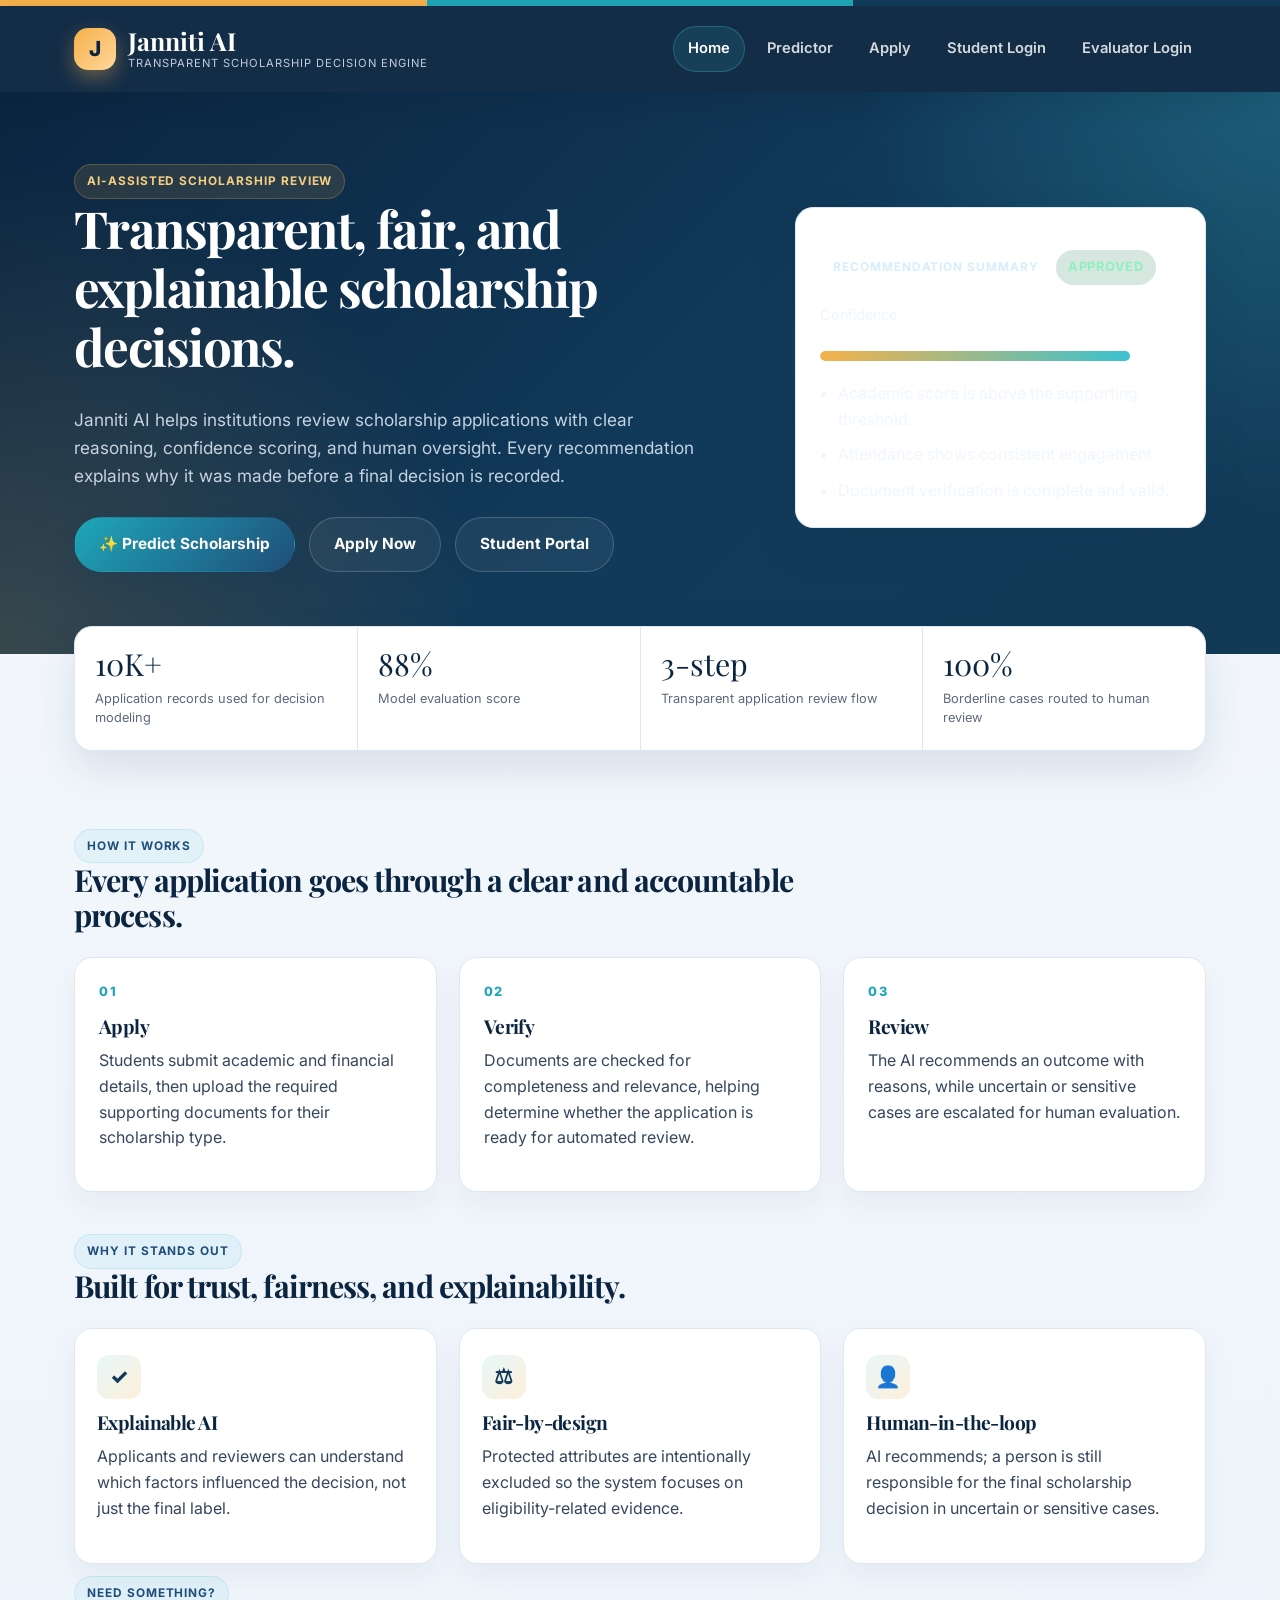
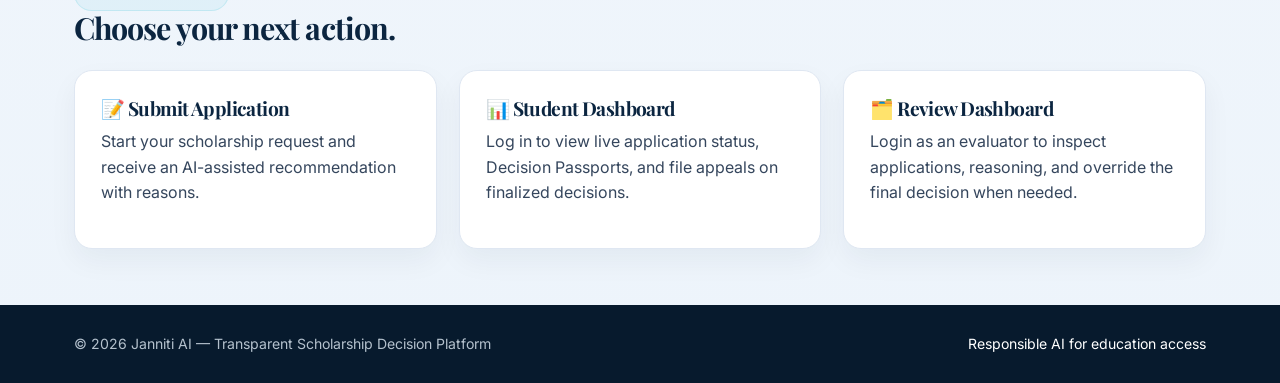
==== frontend/index.html @ 19c230c3 "Initial commit - Jan Niti AI" ====
<!DOCTYPE html>
<html lang="en">
<head>
<meta charset="UTF-8" />
<meta name="viewport" content="width=device-width, initial-scale=1.0" />
<title>Janniti AI | Transparent Scholarship Decisions</title>
<link rel="preconnect" href="https://fonts.googleapis.com">
<link href="https://fonts.googleapis.com/css2?family=Inter:wght@400;500;600;700;800&family=Playfair+Display:wght@600;700;800&display=swap" rel="stylesheet">
<link rel="stylesheet" href="css/style.css" />
</head>
<body>

<div class="accent-stripe"><span class="a"></span><span class="b"></span><span class="c"></span></div>

<header class="site-header">
  <div class="container site-header-inner">
    <a href="index.html" class="brand">
      <div class="brand-mark">J</div>
      <span class="brand-text">
        <span class="title">Janniti AI</span>
        <span class="subtitle">Transparent Scholarship Decision Engine</span>
      </span>
    </a>
    <nav class="site-nav">
      <a href="index.html" class="current">Home</a>
      <a href="scholarship-predictor.html">Predictor</a>
      <a href="apply.html">Apply</a>
      <a href="user-login.html" data-auth-link>Student Login</a>
      <a href="admin.html">Evaluator Login</a>
    </nav>
  </div>
</header>

<section class="hero">
  <div class="container hero-inner">
    <div class="hero-copy">
      <span class="prototype-badge">AI-assisted scholarship review</span>
      <h1>Transparent, fair, and explainable scholarship decisions.</h1>
      <p class="lede">Janniti AI helps institutions review scholarship applications with clear reasoning, confidence scoring, and human oversight. Every recommendation explains why it was made before a final decision is recorded.</p>
      <div class="hero-actions">
        <a href="scholarship-predictor.html" class="btn btn-primary">✨ Predict Scholarship</a>
        <a href="apply.html" class="btn btn-outline-light">Apply Now</a>
        <a href="user-dashboard.html" class="btn btn-outline-light">Student Portal</a>
      </div>
    </div>
    <div class="hero-panel card">
      <div class="mini-tag">Recommendation Summary</div>
      <div class="decision-pill approve">Approved</div>
      <div class="score-row">
        <span>Confidence</span>
        <strong>86%</strong>
      </div>
      <div class="meter">
        <span style="width: 86%;"></span>
      </div>
      <ul class="mini-reasons">
        <li>Academic score is above the supporting threshold.</li>
        <li>Attendance shows consistent engagement.</li>
        <li>Document verification is complete and valid.</li>
      </ul>
    </div>
  </div>
</section>

<div class="container">
  <div class="stats-strip">
    <div class="stat-box"><div class="num">10K+</div><div class="lbl">Application records used for decision modeling</div></div>
    <div class="stat-box"><div class="num">88%</div><div class="lbl">Model evaluation score</div></div>
    <div class="stat-box"><div class="num">3-step</div><div class="lbl">Transparent application review flow</div></div>
    <div class="stat-box"><div class="num">100%</div><div class="lbl">Borderline cases routed to human review</div></div>
  </div>
</div>

<section class="steps-section">
  <div class="container">
    <div class="section-heading">
      <span class="eyebrow">How it works</span>
      <h2>Every application goes through a clear and accountable process.</h2>
    </div>
    <div class="steps-grid">
      <div class="step-card card">
        <div class="step-num">01</div>
        <h3>Apply</h3>
        <p>Students submit academic and financial details, then upload the required supporting documents for their scholarship type.</p>
      </div>
      <div class="step-card card">
        <div class="step-num">02</div>
        <h3>Verify</h3>
        <p>Documents are checked for completeness and relevance, helping determine whether the application is ready for automated review.</p>
      </div>
      <div class="step-card card">
        <div class="step-num">03</div>
        <h3>Review</h3>
        <p>The AI recommends an outcome with reasons, while uncertain or sensitive cases are escalated for human evaluation.</p>
      </div>
    </div>
  </div>
</section>

<div class="container">
  <div class="section-heading compact">
    <span class="eyebrow">Why it stands out</span>
    <h2>Built for trust, fairness, and explainability.</h2>
  </div>
  <div class="feature-grid">
    <div class="feature-card card">
      <div class="feature-icon">✓</div>
      <h3>Explainable AI</h3>
      <p>Applicants and reviewers can understand which factors influenced the decision, not just the final label.</p>
    </div>
    <div class="feature-card card">
      <div class="feature-icon">⚖</div>
      <h3>Fair-by-design</h3>
      <p>Protected attributes are intentionally excluded so the system focuses on eligibility-related evidence.</p>
    </div>
    <div class="feature-card card">
      <div class="feature-icon">👤</div>
      <h3>Human-in-the-loop</h3>
      <p>AI recommends; a person is still responsible for the final scholarship decision in uncertain or sensitive cases.</p>
    </div>
  </div>
</div>

<div class="container">
  <div class="section-heading compact">
    <span class="eyebrow">Need something?</span>
    <h2>Choose your next action.</h2>
  </div>
  <div class="action-cards">
    <a href="apply.html" class="card action-card" style="text-decoration:none;">
      <h3>📝 Submit Application</h3>
      <p>Start your scholarship request and receive an AI-assisted recommendation with reasons.</p>
    </a>
    <a href="user-dashboard.html" class="card action-card" style="text-decoration:none;">
      <h3>📊 Student Dashboard</h3>
      <p>Log in to view live application status, Decision Passports, and file appeals on finalized decisions.</p>
    </a>
    <a href="admin.html" class="card action-card" style="text-decoration:none;">
      <h3>🗂️ Review Dashboard</h3>
      <p>Login as an evaluator to inspect applications, reasoning, and override the final decision when needed.</p>
    </a>
  </div>
</div>

<footer class="site-footer">
  <div class="container">
    <span>© 2026 Janniti AI — Transparent Scholarship Decision Platform</span>
    <span><a href="#">Responsible AI for education access</a></span>
  </div>
</footer>

</body>
</html>
---- frontend/css/style.css ----
/* ==========================================================================
   Janniti AI — Redesign System
   Premium blue / teal / gold palette with modern SaaS feel, while preserving
   the original HTML structure and model-facing IDs/field names.
   ========================================================================== */

:root {
  --navy-950: #071a2d;
  --navy-900: #0b2540;
  --navy-800: #113a5a;
  --navy-700: #1f4e7a;
  --teal-600: #1ea7b8;
  --teal-500: #3ac2d0;
  --gold-600: #f5b14a;
  --gold-500: #f7c86c;
  --green-700: #1d7d57;
  --green-100: #e8f7ef;
  --red-700: #b2363e;
  --red-100: #fde9eb;
  --amber-700: #a66e0f;
  --amber-100: #fdf2d7;
  --page: #f4f7fb;
  --panel: #ffffff;
  --ink-900: #122033;
  --ink-700: #35465d;
  --ink-500: #5d6a7e;
  --hairline: #dfe7f2;
  --hairline-strong: #c7d3e4;
  --shadow-soft: 0 18px 44px rgba(17, 58, 90, 0.12);
  --radius-sm: 12px;
  --radius-md: 18px;
  --radius-lg: 24px;
  --font-sans: "Inter", "Segoe UI", sans-serif;
  --font-serif: "Playfair Display", Georgia, serif;
  --content-width: 1180px;
}

* { box-sizing: border-box; }
html { scroll-behavior: smooth; }
body {
  margin: 0;
  font-family: var(--font-sans);
  background: linear-gradient(180deg, #f5f8fc 0%, #edf4fb 100%);
  color: var(--ink-900);
  line-height: 1.6;
  -webkit-font-smoothing: antialiased;
}

h1, h2, h3, h4 {
  margin: 0 0 0.6em;
  font-family: var(--font-serif);
  color: var(--navy-900);
  line-height: 1.15;
  letter-spacing: -0.03em;
}

h1 { font-size: clamp(2.3rem, 4vw, 4rem); }
h2 { font-size: clamp(1.9rem, 2vw, 2.6rem); }
h3 { font-size: 1.2rem; }

p { margin: 0 0 1em; color: var(--ink-700); }
a { color: var(--navy-700); }

.container { max-width: var(--content-width); margin: 0 auto; padding: 0 24px; }

.accent-stripe {
  height: 6px;
  display: flex;
  background: linear-gradient(90deg, var(--gold-600), var(--teal-600), var(--navy-800));
}
.accent-stripe span { flex: 1; }
.accent-stripe .a { background: var(--gold-600); }
.accent-stripe .b { background: var(--teal-600); }
.accent-stripe .c { background: var(--navy-800); }

.site-header {
  background: rgba(11, 37, 64, 0.96);
  color: #fff;
  box-shadow: 0 8px 28px rgba(9, 28, 45, 0.12);
  backdrop-filter: blur(8px);
  position: sticky;
  top: 0;
  z-index: 40;
}

.site-header-inner {
  display: flex;
  align-items: center;
  justify-content: space-between;
  min-height: 86px;
  gap: 20px;
}

.brand {
  display: flex;
  align-items: center;
  gap: 12px;
  text-decoration: none;
  color: #fff;
}

.brand-mark {
  width: 42px;
  height: 42px;
  display: grid;
  place-items: center;
  border-radius: 14px;
  background: linear-gradient(135deg, var(--gold-600), #ffd79b);
  color: var(--navy-900);
  font-weight: 800;
  font-size: 1.3rem;
  box-shadow: 0 8px 18px rgba(245, 177, 74, 0.35);
}

.brand-text {
  display: flex;
  flex-direction: column;
  line-height: 1;
}

.brand-text .title {
  font-family: var(--font-serif);
  font-size: 1.55rem;
  font-weight: 700;
  color: #fff;
}

.brand-text .subtitle {
  margin-top: 5px;
  font-size: 0.7rem;
  letter-spacing: 0.09em;
  text-transform: uppercase;
  color: rgba(236, 244, 255, 0.8);
}

.site-nav { display: flex; align-items: center; gap: 8px; }
.site-nav a {
  color: rgba(255,255,255,0.82);
  text-decoration: none;
  padding: 10px 14px;
  border-radius: 999px;
  font-size: 0.92rem;
  font-weight: 600;
  transition: all 0.2s ease;
}
.site-nav a:hover { background: rgba(255,255,255,0.06); color: #fff; }
.site-nav a.current {
  background: rgba(58, 194, 208, 0.12);
  color: #fff;
  border: 1px solid rgba(58, 194, 208, 0.3);
}

.prototype-badge,
.eyebrow,
.mini-tag {
  display: inline-flex;
  align-items: center;
  gap: 8px;
  padding: 7px 12px;
  border-radius: 999px;
  font-size: 0.74rem;
  letter-spacing: 0.08em;
  text-transform: uppercase;
  font-weight: 700;
}

.prototype-badge {
  background: rgba(245, 177, 74, 0.12);
  border: 1px solid rgba(245, 177, 74, 0.25);
  color: #f5cf82;
}

.eyebrow {
  background: rgba(58, 194, 208, 0.08);
  border: 1px solid rgba(58, 194, 208, 0.18);
  color: var(--navy-700);
}

.hero {
  position: relative;
  background: linear-gradient(135deg, var(--navy-900) 0%, var(--navy-800) 56%, #123a56 100%);
  color: #fff;
  overflow: hidden;
}

.hero::before {
  content: "";
  position: absolute;
  inset: 0;
  background: radial-gradient(circle at top right, rgba(58,194,208,0.26) 0%, transparent 30%),
              radial-gradient(circle at bottom left, rgba(245,177,74,0.18) 0%, transparent 35%);
}

.hero-inner {
  position: relative;
  display: grid;
  grid-template-columns: 1.25fr 0.75fr;
  gap: 36px;
  align-items: center;
  padding: 72px 24px 82px;
}

.hero-copy { position: relative; z-index: 1; }
.hero h1 { color: #fff; max-width: 640px; }
.hero p.lede {
  max-width: 620px;
  color: rgba(235,244,255,0.82);
  font-size: 1.08rem;
}

.hero-actions { display: flex; gap: 14px; margin-top: 28px; flex-wrap: wrap; }

.btn {
  display: inline-flex;
  align-items: center;
  justify-content: center;
  gap: 8px;
  font-family: var(--font-sans);
  font-size: 0.96rem;
  font-weight: 700;
  border-radius: 999px;
  padding: 14px 24px;
  border: 1px solid transparent;
  cursor: pointer;
  text-decoration: none;
  transition: transform 0.2s ease, box-shadow 0.2s ease, background 0.2s ease;
}
.btn:hover { transform: translateY(-1px); }

.btn-primary {
  background: linear-gradient(135deg, var(--gold-600), #f8d38b);
  color: var(--navy-900);
  box-shadow: 0 12px 22px rgba(245, 177, 74, 0.25);
}
.btn-secondary {
  background: transparent;
  color: var(--navy-800);
  border-color: var(--hairline-strong);
}
.btn-secondary:hover { background: #edf2f8; }
.btn-outline-light {
  background: rgba(255,255,255,0.05);
  color: #fff;
  border-color: rgba(255,255,255,0.18);
}
.btn-outline-light:hover { background: rgba(255,255,255,0.08); }
.btn:disabled { opacity: 0.55; cursor: not-allowed; }

.hero-panel {
  position: relative;
  z-index: 1;
  padding: 24px;
  border-radius: var(--radius-lg);
  background: rgba(255,255,255,0.08);
  border: 1px solid rgba(255,255,255,0.14);
  box-shadow: var(--shadow-soft);
}

.mini-tag {
  background: rgba(255,255,255,0.08);
  color: #d6eefc;
  border: 1px solid rgba(255,255,255,0.12);
}

.decision-pill {
  display: inline-flex;
  margin-top: 18px;
  padding: 7px 12px;
  border-radius: 999px;
  font-weight: 700;
  font-size: 0.8rem;
  letter-spacing: 0.06em;
  text-transform: uppercase;
}
.decision-pill.approve { background: rgba(29,125,87,0.18); color: #8ff0bf; }

.score-row {
  display: flex;
  justify-content: space-between;
  margin-top: 18px;
  color: rgba(235,244,255,0.9);
  font-size: 0.9rem;
}
.score-row strong { font-size: 1.55rem; color: #fff; }

.meter {
  height: 10px;
  background: rgba(255,255,255,0.14);
  border-radius: 999px;
  overflow: hidden;
  margin-top: 8px;
}
.meter span {
  display: block;
  height: 100%;
  background: linear-gradient(90deg, var(--gold-600), var(--teal-500));
  border-radius: inherit;
}

.mini-reasons {
  margin: 20px 0 0;
  padding-left: 18px;
  color: rgba(235,244,255,0.8);
}
.mini-reasons li + li { margin-top: 10px; }

.container .stats-strip {
  display: grid;
  grid-template-columns: repeat(4, minmax(0, 1fr));
  gap: 1px;
  background: var(--hairline);
  border: 1px solid var(--hairline);
  margin-top: -28px;
  position: relative;
  z-index: 2;
  border-radius: var(--radius-md);
  overflow: hidden;
  box-shadow: var(--shadow-soft);
}

.stat-box {
  background: var(--panel);
  padding: 22px 20px;
}
.stat-box .num {
  font-family: var(--font-serif);
  font-size: 1.9rem;
  color: var(--navy-900);
  line-height: 1;
}
.stat-box .lbl {
  margin-top: 10px;
  font-size: 0.8rem;
  line-height: 1.5;
  color: var(--ink-500);
}

.steps-section { padding: 78px 0 30px; }
.section-heading {
  max-width: 780px;
  margin-bottom: 24px;
}
.section-heading.compact { margin-top: 12px; }

.steps-grid, .action-cards, .feature-grid {
  display: grid;
  grid-template-columns: repeat(3, minmax(0, 1fr));
  gap: 22px;
}

.step-card, .feature-card, .action-card {
  background: rgba(255,255,255,0.9);
  border: 1px solid var(--hairline);
  border-radius: var(--radius-md);
  box-shadow: 0 12px 28px rgba(18, 32, 51, 0.05);
}

.step-card { padding: 24px; }
.step-card .step-num {
  font-size: 0.8rem;
  letter-spacing: 0.12em;
  text-transform: uppercase;
  font-weight: 800;
  color: var(--teal-600);
}
.step-card h3 { margin-top: 12px; }

.feature-card {
  padding: 26px 22px;
}
.feature-icon {
  width: 44px;
  height: 44px;
  display: grid;
  place-items: center;
  border-radius: 12px;
  background: linear-gradient(135deg, rgba(58,194,208,0.12), rgba(245,177,74,0.2));
  color: var(--navy-800);
  font-size: 1.3rem;
  font-weight: 800;
  margin-bottom: 12px;
}

.action-card {
  padding: 26px; text-decoration: none; display: block;
  transition: transform 0.2s ease, box-shadow 0.2s ease, border-color 0.2s ease;
}
.action-card:hover {
  transform: translateY(-2px);
  border-color: rgba(31,78,122,0.35);
  box-shadow: 0 18px 36px rgba(18, 32, 51, 0.08);
}
.action-card h3 { margin-bottom: 10px; }

.site-footer {
  background: var(--navy-950);
  color: rgba(224,235,245,0.8);
  padding: 28px 0;
  margin-top: 56px;
  font-size: 0.88rem;
}
.site-footer .container {
  display: flex;
  justify-content: space-between;
  align-items: center;
  gap: 12px;
  flex-wrap: wrap;
}
.site-footer a { color: #fff; text-decoration: none; }

.login-shell {
  background: rgba(255,255,255,0.92);
  border: 1px solid var(--hairline);
  border-radius: 26px;
  box-shadow: 0 18px 40px rgba(15, 35, 58, 0.08);
  overflow: hidden;
}
.login-header {
  padding: 28px 28px 10px;
}
.login-header h3 {
  margin: 10px 0 0;
  font-size: clamp(1.8rem, 2vw, 2.2rem);
}
.login-body {
  padding: 0 28px 28px;
}
.login-note {
  margin: 0 0 18px;
  color: var(--ink-500);
}
#login-error {
  margin-bottom: 14px;
}

.dashboard-header {
  display: flex;
  align-items: end;
  justify-content: space-between;
  gap: 18px;
  margin-bottom: 22px;
}
.dashboard-header h1 {
  margin: 10px 0 8px;
  font-size: clamp(2.1rem, 3vw, 3rem);
}
.dashboard-summary,
.dashboard-summary-grid {
  display: grid;
  grid-template-columns: repeat(4, minmax(0, 1fr));
  gap: 16px;
  margin: 26px 0 18px;
}
.summary-card {
  padding: 20px 20px 18px;
  border-radius: 18px;
  background: linear-gradient(180deg, rgba(255,255,255,0.95), rgba(244,248,252,0.96));
  border: 1px solid var(--hairline);
  box-shadow: 0 10px 25px rgba(17, 58, 90, 0.04);
}
.summary-card strong {
  display: block;
  margin-top: 10px;
  font-size: clamp(1.6rem, 2vw, 2.25rem);
  color: var(--navy-900);
  line-height: 1;
}
.summary-label {
  display: inline-block;
  color: var(--ink-500);
  font-size: 0.78rem;
  letter-spacing: 0.08em;
  text-transform: uppercase;
  font-weight: 700;
}

.filter-tabs {
  display: flex;
  flex-wrap: wrap;
  gap: 8px;
  margin: 18px 0 18px;
  padding: 8px 10px;
  border-radius: 16px;
  background: rgba(255,255,255,0.5);
  border: 1px solid var(--hairline);
}

/* Top-Level Evaluator Organization */
.top-nav-tabs {
  display: flex;
  flex-wrap: wrap;
  gap: 12px;
  margin: 24px 0 10px;
}
.top-nav-btn {
  display: inline-flex;
  align-items: center;
  gap: 10px;
  background: rgba(255, 255, 255, 0.85);
  border: 1px solid var(--hairline);
  padding: 12px 20px;
  border-radius: 14px;
  font-family: inherit;
  font-size: 0.92rem;
  font-weight: 700;
  color: var(--ink-700);
  cursor: pointer;
  transition: all 0.2s cubic-bezier(0.16, 1, 0.3, 1);
  box-shadow: 0 2px 6px rgba(17, 58, 90, 0.03);
}
.top-nav-btn:hover {
  background: #ffffff;
  transform: translateY(-1px);
  box-shadow: 0 4px 12px rgba(17, 58, 90, 0.08);
  color: var(--navy-900);
}
.top-nav-btn.active {
  background: linear-gradient(135deg, var(--navy-900), var(--navy-800));
  color: #ffffff;
  border-color: var(--navy-900);
  box-shadow: 0 8px 20px rgba(17, 58, 90, 0.2);
}
.top-nav-count {
  display: inline-flex;
  align-items: center;
  justify-content: center;
  padding: 2px 9px;
  font-size: 0.78rem;
  font-weight: 800;
  border-radius: 20px;
  background: rgba(0, 0, 0, 0.07);
  color: inherit;
}
.top-nav-btn.active .top-nav-count {
  background: rgba(255, 255, 255, 0.25);
  color: #ffffff;
}

.sub-nav-tabs {
  display: flex;
  flex-wrap: wrap;
  align-items: center;
  gap: 8px;
  margin: 0 0 18px;
  padding: 8px 10px;
  border-radius: 14px;
  background: rgba(240, 244, 250, 0.85);
  border: 1px solid var(--hairline);
}
.sub-nav-btn {
  background: transparent;
  border: none;
  color: var(--ink-500);
  font-family: inherit;
  font-weight: 600;
  font-size: 0.84rem;
  padding: 8px 14px;
  border-radius: 8px;
  cursor: pointer;
  transition: all 0.18s ease;
  display: inline-flex;
  align-items: center;
  gap: 6px;
}
.sub-nav-btn:hover {
  color: var(--navy-800);
  background: rgba(255, 255, 255, 0.6);
}
.sub-nav-btn.active {
  background: #ffffff;
  color: var(--teal-700);
  font-weight: 700;
  box-shadow: 0 2px 6px rgba(17, 58, 90, 0.08);
}
.sub-nav-btn .sub-count {
  font-size: 0.75rem;
  padding: 1px 6px;
  border-radius: 10px;
  background: rgba(0, 0, 0, 0.06);
  font-weight: 700;
}
.sub-nav-btn.active .sub-count {
  background: rgba(30, 138, 140, 0.12);
  color: var(--teal-800);
}

.nested-sub-tabs {
  display: flex;
  flex-wrap: wrap;
  align-items: center;
  gap: 8px;
  margin: -8px 0 16px;
  padding: 8px 14px;
  border-radius: 12px;
  background: rgba(248, 250, 252, 0.95);
  border: 1px dashed var(--hairline-strong);
}
.nested-pill-btn {
  background: transparent;
  border: 1px solid transparent;
  color: var(--ink-500);
  font-family: inherit;
  font-weight: 600;
  font-size: 0.8rem;
  padding: 5px 12px;
  border-radius: 8px;
  cursor: pointer;
  transition: all 0.16s ease;
  display: inline-flex;
  align-items: center;
  gap: 6px;
}
.nested-pill-btn:hover {
  color: var(--navy-800);
  background: rgba(255, 255, 255, 0.85);
}
.nested-pill-btn.active {
  background: #ffffff;
  color: var(--navy-900);
  border-color: var(--hairline-strong);
  font-weight: 700;
  box-shadow: 0 1px 4px rgba(0,0,0,0.06);
}
.nested-pill-btn .sub-count {
  font-size: 0.74rem;
  padding: 1px 6px;
  border-radius: 10px;
  background: rgba(0, 0, 0, 0.06);
  font-weight: 700;
}
.nested-pill-btn.active .sub-count {
  background: rgba(30, 58, 138, 0.1);
  color: var(--navy-900);
}
.pill-ml-pending {
  background: #f1f5f9;
  color: #475569;
  border: 1px solid #cbd5e1;
  font-weight: 600;
  font-size: 0.75rem;
  display: inline-flex;
  align-items: center;
  gap: 4px;
}

.summary-breakdown {
  display: block;
  font-size: 0.76rem;
  color: var(--ink-500);
  margin-top: 4px;
  font-weight: 500;
}

.data-card {
  background: rgba(255,255,255,0.98);
  border: 1px solid var(--hairline);
  border-radius: 22px;
  overflow: hidden;
  box-shadow: 0 18px 36px rgba(17, 58, 90, 0.05);
}
.data-table {
  width: 100%;
  border-collapse: collapse;
}
.data-table thead th {
  background: linear-gradient(180deg, #f7fafc, #edf4fb);
  color: var(--ink-700);
  text-align: left;
  padding: 16px 18px;
  font-size: 0.78rem;
  letter-spacing: 0.08em;
  text-transform: uppercase;
  border-bottom: 1px solid var(--hairline);
}
.data-table tbody td {
  padding: 16px 18px;
  border-bottom: 1px solid rgba(223, 231, 242, 0.9);
  color: var(--ink-700);
  vertical-align: middle;
}
.data-table tbody tr {
  cursor: pointer;
  transition: background 0.18s ease, transform 0.18s ease;
}
.data-table tbody tr:hover {
  background: rgba(58, 194, 208, 0.03);
}
.data-table tbody tr:last-child td { border-bottom: none; }

.pill,
.app-id-box {
  display: inline-flex;
  align-items: center;
  justify-content: center;
  border-radius: 999px;
  font-weight: 700;
}
.pill {
  padding: 7px 12px;
  font-size: 0.72rem;
  letter-spacing: 0.06em;
  text-transform: uppercase;
}
.pill-neutral {
  background: rgba(92, 109, 130, 0.1);
  color: var(--ink-700);
}
.pill-approve {
  background: rgba(29, 125, 87, 0.12);
  color: var(--green-700);
}
.pill-review {
  background: rgba(166, 110, 15, 0.12);
  color: var(--amber-700);
}
.pill-reject {
  background: rgba(178, 54, 62, 0.1);
  color: var(--red-700);
}
.app-id-box {
  padding: 6px 10px;
  background: rgba(17, 58, 90, 0.06);
  border: 1px solid rgba(17, 58, 90, 0.12);
  color: var(--navy-800);
  font-size: 0.72rem;
  letter-spacing: 0.04em;
}

.notice {
  border-radius: 14px;
  padding: 12px 14px;
  font-size: 0.92rem;
  border: 1px solid transparent;
}
.notice-info {
  background: rgba(58, 194, 208, 0.08);
  color: var(--navy-800);
  border-color: rgba(58, 194, 208, 0.2);
}
.notice-warn {
  background: rgba(245, 177, 74, 0.1);
  color: #7a5300;
  border-color: rgba(245, 177, 74, 0.24);
}
.notice-error {
  background: rgba(178, 54, 62, 0.08);
  color: var(--red-700);
  border-color: rgba(178, 54, 62, 0.16);
}
.auth-shell {
  max-width: 540px;
  margin: 42px auto 0;
  background: rgba(255,255,255,0.96);
  border: 1px solid var(--hairline);
  border-radius: 26px;
  overflow: hidden;
  box-shadow: 0 20px 40px rgba(15, 35, 58, 0.08);
}
.auth-header {
  padding: 28px 28px 12px;
}
.auth-body {
  padding: 0 28px 28px;
}
.auth-actions {
  display: flex;
  justify-content: space-between;
  gap: 12px;
  margin-top: 16px;
}
.dashboard-shell {
  max-width: 760px;
  margin: 40px auto 0;
  background: rgba(255,255,255,0.96);
  border: 1px solid var(--hairline);
  border-radius: 26px;
  overflow: hidden;
  box-shadow: 0 20px 40px rgba(15, 35, 58, 0.08);
}
.dashboard-header {
  padding: 28px 28px 16px;
  border-bottom: 1px solid var(--hairline);
  background: linear-gradient(180deg, rgba(58,194,208,0.04), rgba(255,255,255,0.9));
}
.dashboard-body {
  padding: 28px;
}
.dashboard-actions {
  display: flex;
  flex-wrap: wrap;
  gap: 14px;
  margin-top: 18px;
}
.dashboard-card {
  background: linear-gradient(180deg, #ffffff, #f6faff);
  border: 1px solid var(--hairline);
  border-radius: 18px;
  padding: 20px;
}
.user-pill {
  display: inline-flex;
  align-items: center;
  gap: 8px;
  border-radius: 999px;
  padding: 8px 12px;
  font-size: 0.8rem;
  font-weight: 700;
  background: rgba(58, 194, 208, 0.1);
  color: var(--navy-800);
  border: 1px solid rgba(58, 194, 208, 0.2);
}
.hidden { display: none !important; }

.drawer-backdrop {
  position: fixed;
  inset: 0;
  background: rgba(7, 26, 45, 0.4);
  opacity: 0;
  visibility: hidden;
  transition: opacity 0.2s ease, visibility 0.2s ease;
  z-index: 90;
}
.drawer-backdrop.open {
  opacity: 1;
  visibility: visible;
}
.drawer {
  position: fixed;
  top: 0;
  right: 0;
  width: min(560px, 96vw);
  height: 100vh;
  background: linear-gradient(180deg, #f9fbff 0%, #f3f7fb 100%);
  border-left: 1px solid var(--hairline);
  box-shadow: -18px 0 36px rgba(7, 26, 45, 0.18);
  transform: translateX(110%);
  transition: transform 0.28s ease;
  z-index: 100;
  display: flex;
  flex-direction: column;
}
.drawer.open { transform: translateX(0); }
.drawer-header {
  background: linear-gradient(135deg, var(--navy-900), var(--navy-800));
  color: #fff;
  padding: 18px 22px;
  display: flex;
  justify-content: space-between;
  align-items: center;
  border-bottom: 1px solid rgba(255,255,255,0.12);
}
.drawer-header h3 {
  color: #fff;
  margin: 0;
}
#drawer-close {
  border: none;
  background: rgba(255,255,255,0.08);
  color: #fff;
  width: 34px;
  height: 34px;
  border-radius: 10px;
  font-size: 1.5rem;
  cursor: pointer;
}
.drawer-body {
  padding: 22px;
  overflow-y: auto;
}
.detail-row {
  display: grid;
  grid-template-columns: 180px 1fr;
  gap: 14px;
  padding: 10px 0;
  border-bottom: 1px solid rgba(223, 231, 242, 0.9);
}
.detail-row .k {
  color: var(--ink-500);
  font-weight: 700;
  font-size: 0.8rem;
  letter-spacing: 0.04em;
  text-transform: uppercase;
}
.detail-row .v {
  color: var(--ink-900);
  font-weight: 600;
}
.reasons-list {
  list-style: none;
  margin: 12px 0 0;
  padding: 0;
  display: grid;
  gap: 12px;
}
.reasons-list li {
  display: flex;
  align-items: flex-start;
  gap: 10px;
  padding: 12px 14px;
  background: rgba(255,255,255,0.7);
  border: 1px solid var(--hairline);
  border-radius: 14px;
  color: var(--ink-700);
}
.reason-arrow {
  display: inline-grid;
  place-items: center;
  width: 24px;
  height: 24px;
  border-radius: 50%;
  font-size: 0.8rem;
  font-weight: 800;
}
.reason-arrow.up {
  background: rgba(29, 125, 87, 0.12);
  color: var(--green-700);
}
.reason-arrow.down {
  background: rgba(178, 54, 62, 0.08);
  color: var(--red-700);
}
.override-actions {
  margin-top: 18px;
}
textarea.admin-comment {
  min-height: 110px;
  resize: vertical;
}

.card {
  background: var(--panel);
  border: 1px solid var(--hairline);
  border-radius: var(--radius-md);
}
.section-panel {
  background: var(--panel);
  border: 1px solid var(--hairline);
  border-radius: var(--radius-md);
  margin-bottom: 20px;
  box-shadow: 0 12px 28px rgba(18, 32, 51, 0.04);
}
.section-panel-header {
  display: flex;
  align-items: center;
  gap: 12px;
  padding: 18px 24px;
  border-bottom: 1px solid var(--hairline);
  background: linear-gradient(180deg,#f8fafc 0%, #f3f7fb 100%);
  border-radius: var(--radius-md) var(--radius-md) 0 0;
}
.section-number {
  display: grid;
  place-items: center;
  width: 30px;
  height: 30px;
  border-radius: 10px;
  background: rgba(58,194,208,0.1);
  color: var(--navy-700);
  font-weight: 800;
}
.section-panel-body { padding: 22px 24px; }

.form-field label {
  font-size: 0.82rem;
  font-weight: 700;
  color: var(--ink-700);
  letter-spacing: 0.02em;
}
.form-field input,
.form-field select,
textarea.admin-comment {
  font: inherit;
  padding: 12px 14px;
  border: 1px solid var(--hairline-strong);
  border-radius: 12px;
  background: #fff;
  color: var(--ink-900);
  transition: border-color 0.2s ease, box-shadow 0.2s ease;
}
.form-field input:focus,
.form-field select:focus,
textarea.admin-comment:focus {
  outline: none;
  border-color: rgba(31,78,122,0.55);
  box-shadow: 0 0 0 4px rgba(58,194,208,0.12);
}
.btn-primary {
  background: linear-gradient(135deg, var(--teal-600), var(--navy-700));
  color: #fff;
  box-shadow: 0 14px 24px rgba(17, 58, 90, 0.18);
}
.pill-approve { background: var(--green-100); color: var(--green-700); }
.pill-review { background: var(--amber-100); color: var(--amber-700); }
.pill-reject { background: var(--red-100); color: var(--red-700); }

.filter-tabs button {
  background: transparent;
  border: none;
  border-bottom: 2px solid transparent;
  color: var(--ink-500);
  font-weight: 700;
  padding: 12px 18px;
  cursor: pointer;
}
.filter-tabs button.active {
  color: var(--navy-800);
  border-bottom-color: var(--teal-600);
}

.drawer-header {
  background: linear-gradient(135deg, var(--navy-900), var(--navy-800));
}

.hidden { display: none !important; }
.spinner {
  display: inline-block;
  width: 16px; height: 16px; border: 2px solid rgba(255,255,255,0.46); border-top-color: #fff; border-radius: 50%; animation: spin 0.7s linear infinite;
}
@keyframes spin { to { transform: rotate(360deg); } }

/* ========================================================
   Feature 3: Document Fraud & Anomaly Detection Styles
   ======================================================== */
.pill-risk-low {
  background: rgba(29, 125, 87, 0.12);
  color: var(--green-700);
  border: 1px solid rgba(29, 125, 87, 0.25);
}
.pill-risk-medium,
.pill-risk-med {
  background: rgba(166, 110, 15, 0.14);
  color: var(--amber-700);
  border: 1px solid rgba(166, 110, 15, 0.28);
}
.pill-risk-high {
  background: rgba(178, 54, 62, 0.12);
  color: var(--red-700);
  border: 1px solid rgba(178, 54, 62, 0.25);
}
.pill-status-clean {
  background: rgba(29, 125, 87, 0.12);
  color: var(--green-700);
  border: 1px solid rgba(29, 125, 87, 0.25);
}
.pill-status-anomaly {
  background: rgba(178, 54, 62, 0.12);
  color: var(--red-700);
  border: 1px solid rgba(178, 54, 62, 0.25);
}

.anomaly-panel {
  margin-top: 22px;
  border-radius: var(--radius-md);
  border: 1px solid var(--hairline);
  background: #ffffff;
  box-shadow: 0 8px 24px rgba(15, 35, 58, 0.05);
  overflow: hidden;
}
.anomaly-panel-header {
  padding: 16px 20px;
  background: linear-gradient(135deg, rgba(240, 245, 252, 0.9), rgba(248, 250, 253, 0.95));
  border-bottom: 1px solid var(--hairline);
  display: flex;
  justify-content: space-between;
  align-items: center;
  flex-wrap: wrap;
  gap: 10px;
}
.anomaly-panel-title {
  margin: 0;
  font-size: 1.05rem;
  font-weight: 700;
  color: var(--navy-900);
  display: flex;
  align-items: center;
  gap: 8px;
}
.anomaly-panel-body {
  padding: 20px;
}

.risk-meter {
  margin: 12px 0 18px;
}
.risk-meter-label {
  display: flex;
  justify-content: space-between;
  font-size: 0.85rem;
  font-weight: 700;
  color: var(--ink-700);
  margin-bottom: 6px;
}
.risk-meter-track {
  width: 100%;
  height: 10px;
  background: rgba(18, 48, 80, 0.08);
  border-radius: 999px;
  overflow: hidden;
}
.risk-meter-fill {
  height: 100%;
  border-radius: 999px;
  transition: width 0.4s ease;
}
.risk-meter-fill.low {
  background: linear-gradient(90deg, #1d7d57, #2ecc71);
}
.risk-meter-fill.medium {
  background: linear-gradient(90deg, #f5b14a, #e67e22);
}
.risk-meter-fill.high {
  background: linear-gradient(90deg, #e74c3c, #b2363e);
}

.anomaly-cards-grid {
  display: grid;
  gap: 12px;
  margin-top: 14px;
}
.anomaly-card-item {
  border: 1px solid var(--hairline);
  border-radius: 12px;
  padding: 14px 16px;
  background: rgba(255, 255, 255, 0.95);
  transition: box-shadow 0.2s ease;
}
.anomaly-card-item:hover {
  box-shadow: 0 4px 12px rgba(18, 32, 51, 0.06);
}
.anomaly-card-item.sev-high {
  border-left: 4px solid var(--red-700);
  background: linear-gradient(90deg, rgba(178, 54, 62, 0.03) 0%, #fff 100%);
}
.anomaly-card-item.sev-medium {
  border-left: 4px solid #f5b14a;
  background: linear-gradient(90deg, rgba(245, 177, 74, 0.04) 0%, #fff 100%);
}
.anomaly-card-item.sev-low {
  border-left: 4px solid var(--green-700);
}

.anomaly-item-header {
  display: flex;
  justify-content: space-between;
  align-items: center;
  gap: 8px;
  margin-bottom: 6px;
}
.anomaly-type-title {
  font-weight: 700;
  font-size: 0.92rem;
  color: var(--navy-900);
}
.anomaly-item-doc {
  display: inline-block;
  font-size: 0.75rem;
  font-weight: 600;
  padding: 3px 8px;
  background: rgba(58, 194, 208, 0.1);
  color: var(--navy-800);
  border-radius: 6px;
  margin-bottom: 6px;
}
.anomaly-item-msg {
  font-size: 0.88rem;
  color: var(--ink-700);
  line-height: 1.45;
  margin: 0;
}
.anomaly-item-details {
  margin-top: 8px;
  padding: 8px 10px;
  background: rgba(18, 48, 80, 0.03);
  border-radius: 6px;
  font-size: 0.78rem;
  color: var(--ink-600);
  font-family: monospace;
}

@media (max-width: 860px) {
  .hero-inner { grid-template-columns: 1fr; }
  .stats-strip { grid-template-columns: repeat(2, minmax(0, 1fr)); margin-top: 18px; }
  .steps-grid, .feature-grid, .action-cards, .dashboard-summary { grid-template-columns: 1fr 1fr; }
  .site-nav { display: none; }
  .site-header-inner { min-height: 74px; }
  .brand-text .title { font-size: 1.2rem; }
  .dashboard-header { align-items: flex-start; flex-direction: column; }
}

@media (max-width: 540px) {
  .btn { width: 100%; }
  .hero-actions { flex-direction: column; }
  .stats-strip { grid-template-columns: 1fr; }
  .dashboard-summary { grid-template-columns: 1fr; }
  .container { padding: 0 18px; }
  .data-table thead { display: none; }
  .data-table, .data-table tbody, .data-table tr, .data-table td { display: block; width: 100%; }
  .data-table tbody tr { padding: 12px 0; }
  .data-table tbody td {
    padding: 8px 16px;
    border-bottom: none;
  }
  .detail-row { grid-template-columns: 1fr; gap: 6px; }
}
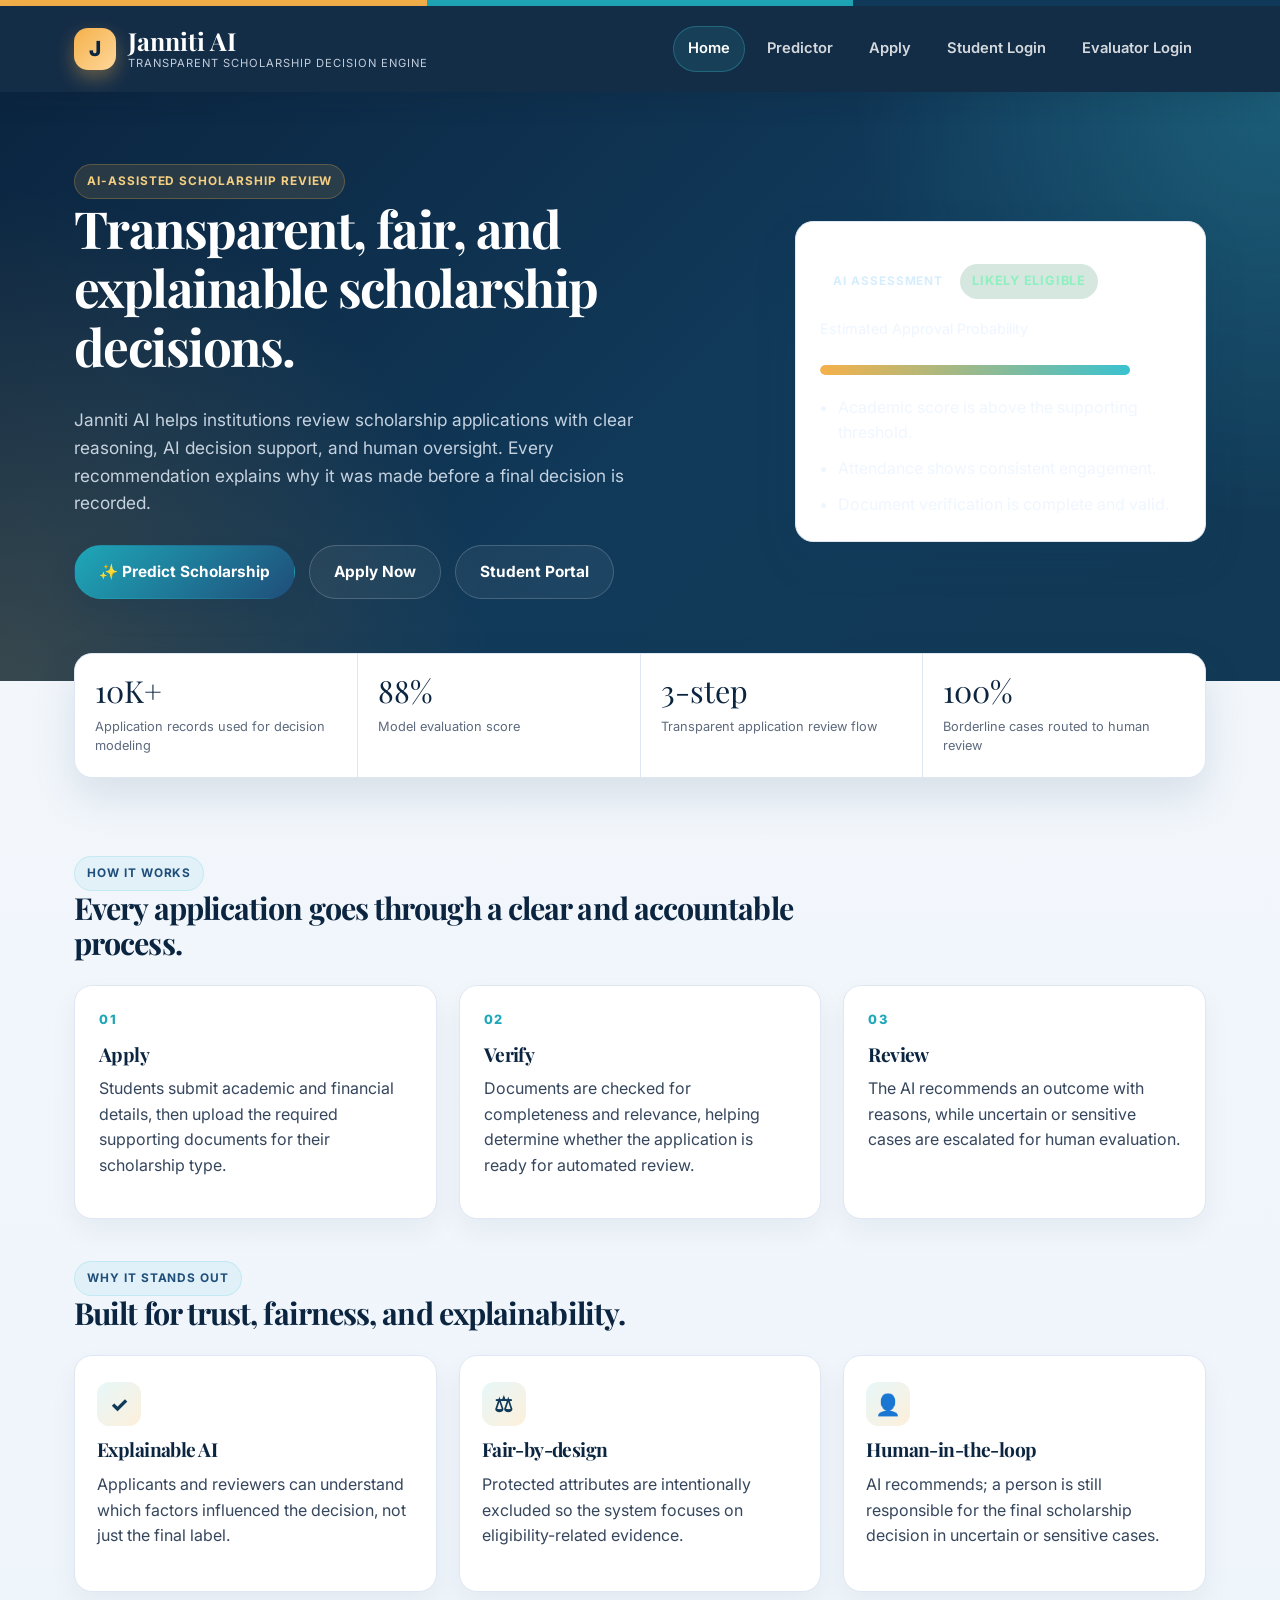
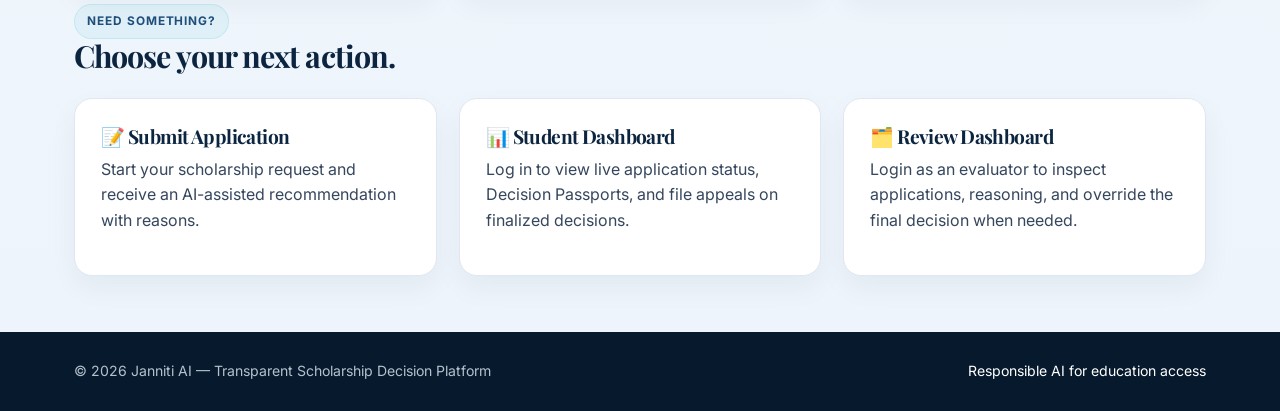
==== commit 9904878c: "Checkpoint stage-aware scholarship ML development" ====
--- a/frontend/index.html
+++ b/frontend/index.html
@@ -36,7 +36,7 @@
     <div class="hero-copy">
       <span class="prototype-badge">AI-assisted scholarship review</span>
       <h1>Transparent, fair, and explainable scholarship decisions.</h1>
-      <p class="lede">Janniti AI helps institutions review scholarship applications with clear reasoning, confidence scoring, and human oversight. Every recommendation explains why it was made before a final decision is recorded.</p>
+      <p class="lede">Janniti AI helps institutions review scholarship applications with clear reasoning, AI decision support, and human oversight. Every recommendation explains why it was made before a final decision is recorded.</p>
       <div class="hero-actions">
         <a href="scholarship-predictor.html" class="btn btn-primary">✨ Predict Scholarship</a>
         <a href="apply.html" class="btn btn-outline-light">Apply Now</a>
@@ -44,10 +44,10 @@
       </div>
     </div>
     <div class="hero-panel card">
-      <div class="mini-tag">Recommendation Summary</div>
-      <div class="decision-pill approve">Approved</div>
+      <div class="mini-tag">AI Assessment</div>
+      <div class="decision-pill approve">Likely Eligible</div>
       <div class="score-row">
-        <span>Confidence</span>
+        <span>Estimated Approval Probability</span>
         <strong>86%</strong>
       </div>
       <div class="meter">
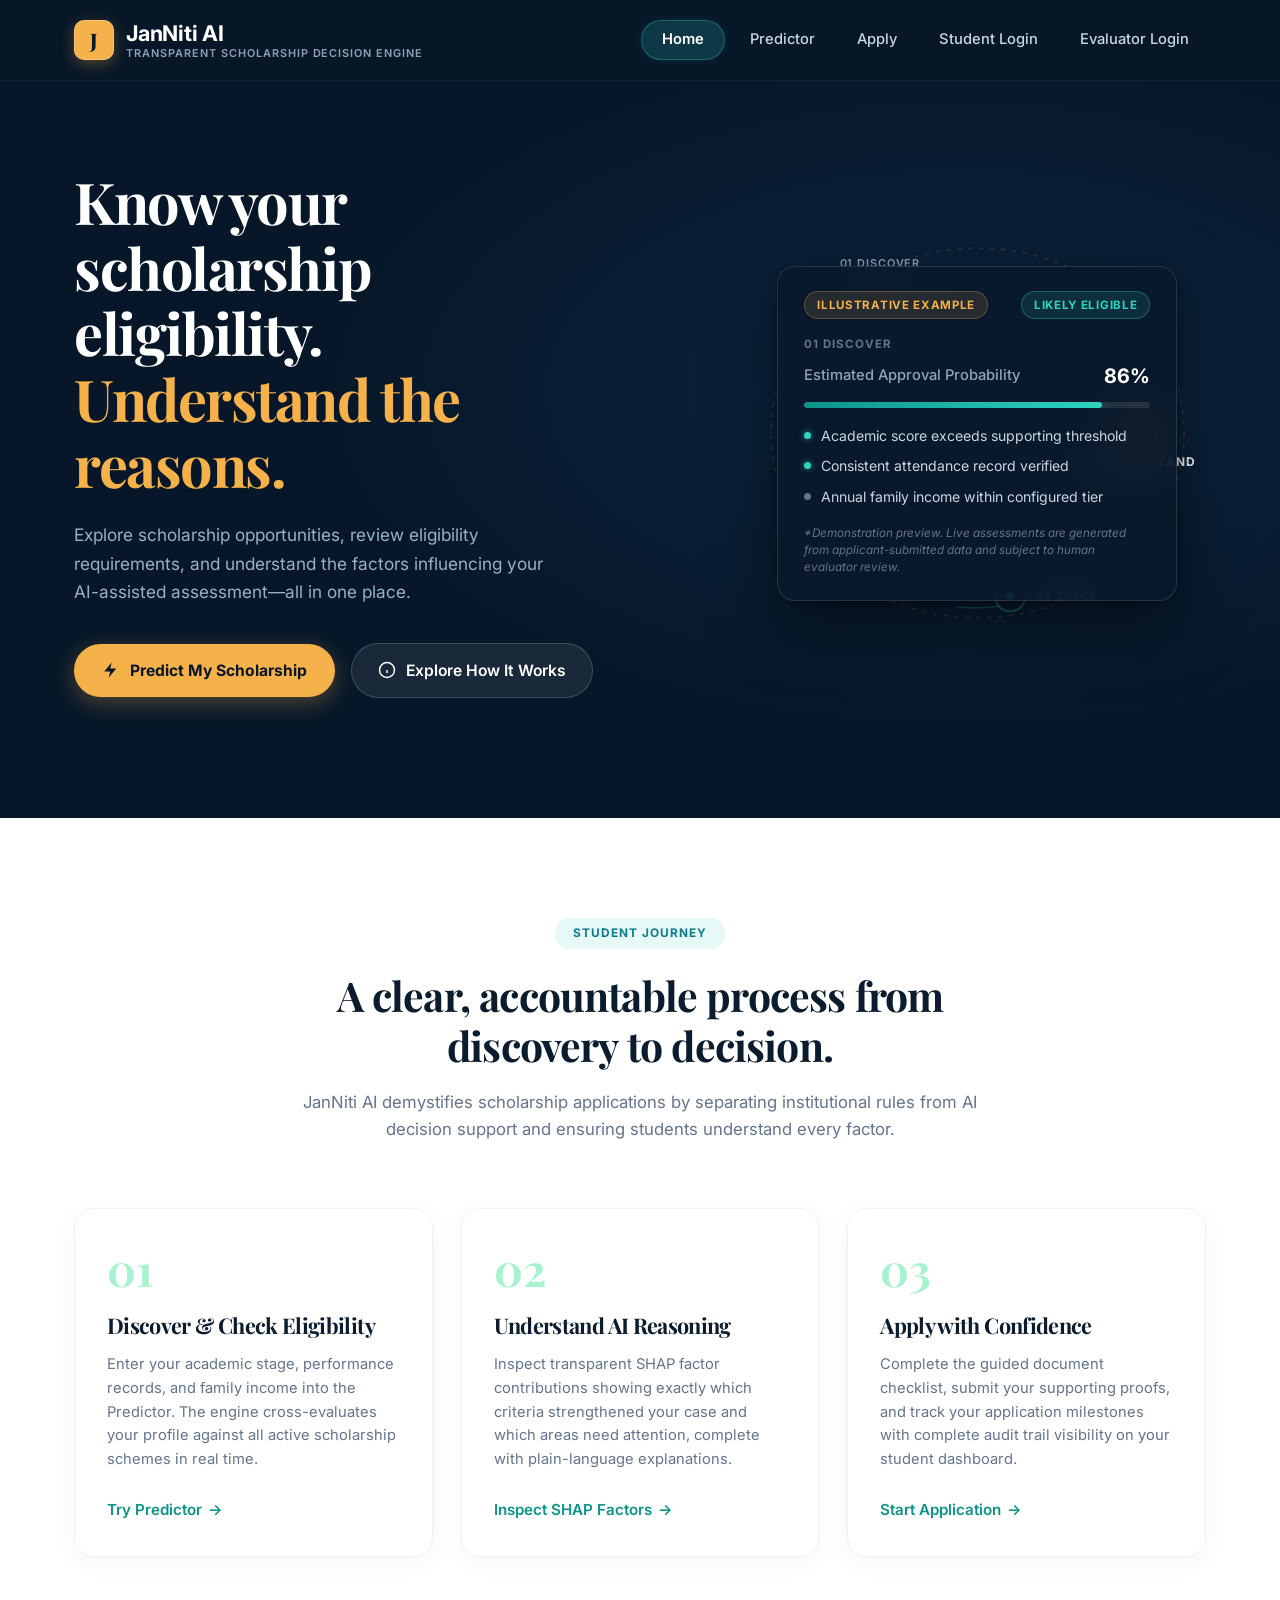
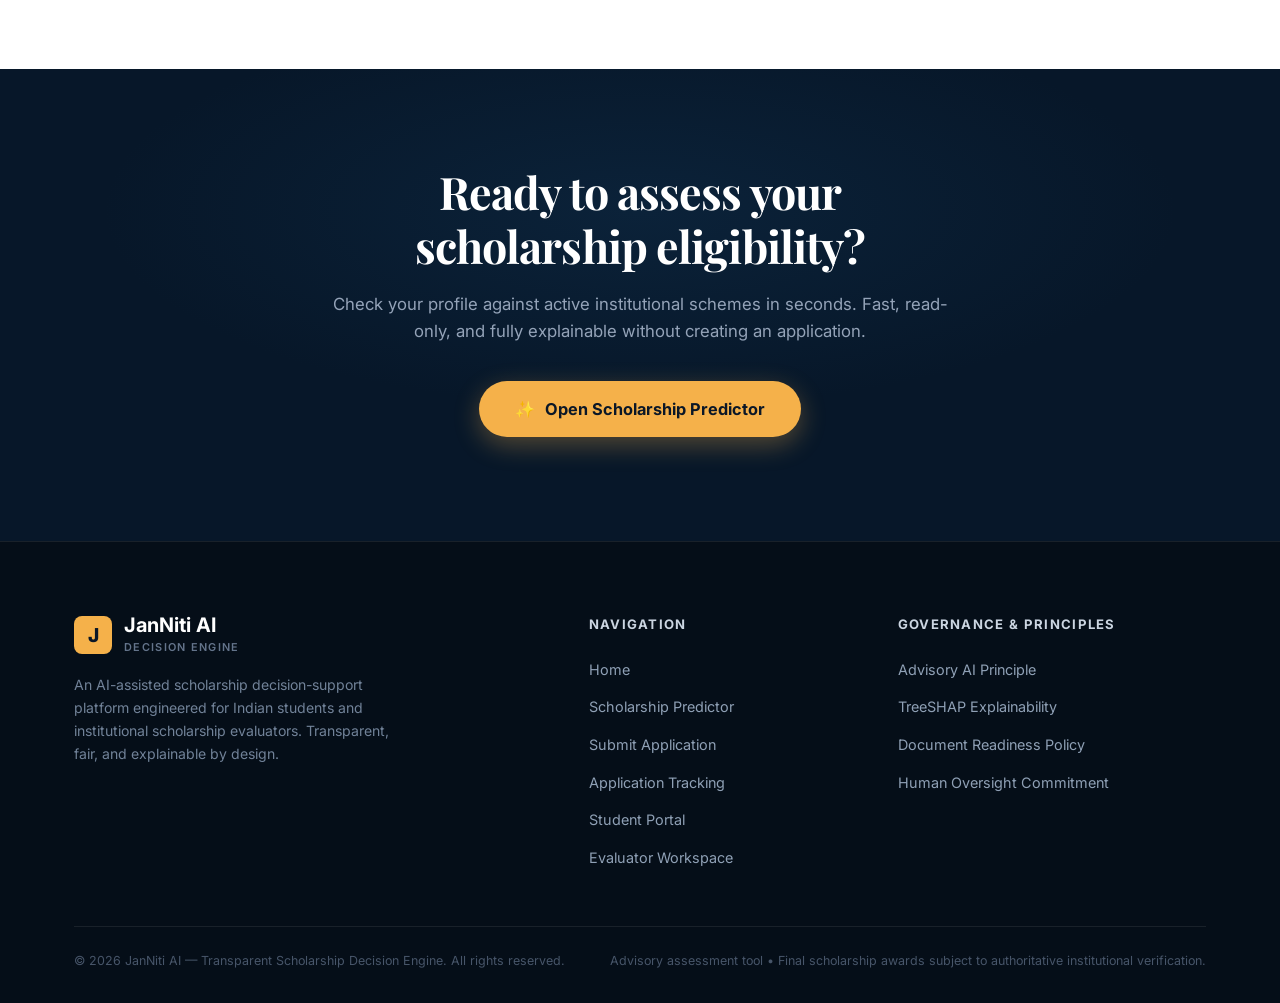
==== commit 95db184d: "Redesign JanNiti AI frontend" ====
--- a/frontend/index.html
+++ b/frontend/index.html
@@ -1,28 +1,35 @@
 <!DOCTYPE html>
 <html lang="en">
 <head>
-<meta charset="UTF-8" />
-<meta name="viewport" content="width=device-width, initial-scale=1.0" />
-<title>Janniti AI | Transparent Scholarship Decisions</title>
-<link rel="preconnect" href="https://fonts.googleapis.com">
-<link href="https://fonts.googleapis.com/css2?family=Inter:wght@400;500;600;700;800&family=Playfair+Display:wght@600;700;800&display=swap" rel="stylesheet">
-<link rel="stylesheet" href="css/style.css" />
+  <meta charset="UTF-8" />
+  <meta name="viewport" content="width=device-width, initial-scale=1.0" />
+  <title>JanNiti AI | Transparent Scholarship Decision Engine</title>
+  <link rel="preconnect" href="https://fonts.googleapis.com">
+  <link rel="preconnect" href="https://fonts.gstatic.com" crossorigin>
+  <link href="https://fonts.googleapis.com/css2?family=Inter:wght@400;500;600;700;800&family=Playfair+Display:ital,wght@0,600;0,700;0,800;1,600;1,700&display=swap" rel="stylesheet">
+  <link rel="stylesheet" href="css/design-tokens.css" />
+  <link rel="stylesheet" href="css/style.css" />
 </head>
-<body>
-
-<div class="accent-stripe"><span class="a"></span><span class="b"></span><span class="c"></span></div>
-
-<header class="site-header">
+<body class="landing-page">
+
+<header class="site-header" role="banner">
   <div class="container site-header-inner">
-    <a href="index.html" class="brand">
-      <div class="brand-mark">J</div>
+    <a href="index.html" class="brand" aria-label="JanNiti AI Home">
+      <div class="brand-mark" aria-hidden="true">J</div>
       <span class="brand-text">
-        <span class="title">Janniti AI</span>
-        <span class="subtitle">Transparent Scholarship Decision Engine</span>
+        <span class="title">JanNiti AI</span>
+        <span class="subtitle">TRANSPARENT SCHOLARSHIP DECISION ENGINE</span>
       </span>
     </a>
-    <nav class="site-nav">
-      <a href="index.html" class="current">Home</a>
+
+    <!-- Accessible Hamburger Toggle Button -->
+    <button class="nav-toggle-btn" id="nav-toggle-btn" aria-label="Toggle navigation menu" aria-expanded="false" aria-controls="site-nav">
+      <span class="nav-toggle-icon" aria-hidden="true"><span></span></span>
+      <span>Menu</span>
+    </button>
+
+    <nav class="site-nav" id="site-nav" aria-label="Primary navigation">
+      <a href="index.html" class="current" aria-current="page">Home</a>
       <a href="scholarship-predictor.html">Predictor</a>
       <a href="apply.html">Apply</a>
       <a href="user-login.html" data-auth-link>Student Login</a>
@@ -31,123 +38,233 @@
   </div>
 </header>
 
-<section class="hero">
-  <div class="container hero-inner">
-    <div class="hero-copy">
-      <span class="prototype-badge">AI-assisted scholarship review</span>
-      <h1>Transparent, fair, and explainable scholarship decisions.</h1>
-      <p class="lede">Janniti AI helps institutions review scholarship applications with clear reasoning, AI decision support, and human oversight. Every recommendation explains why it was made before a final decision is recorded.</p>
-      <div class="hero-actions">
-        <a href="scholarship-predictor.html" class="btn btn-primary">✨ Predict Scholarship</a>
-        <a href="apply.html" class="btn btn-outline-light">Apply Now</a>
-        <a href="user-dashboard.html" class="btn btn-outline-light">Student Portal</a>
-      </div>
-    </div>
-    <div class="hero-panel card">
-      <div class="mini-tag">AI Assessment</div>
-      <div class="decision-pill approve">Likely Eligible</div>
-      <div class="score-row">
-        <span>Estimated Approval Probability</span>
-        <strong>86%</strong>
-      </div>
-      <div class="meter">
-        <span style="width: 86%;"></span>
-      </div>
-      <ul class="mini-reasons">
-        <li>Academic score is above the supporting threshold.</li>
-        <li>Attendance shows consistent engagement.</li>
-        <li>Document verification is complete and valid.</li>
-      </ul>
-    </div>
-  </div>
-</section>
-
-<div class="container">
-  <div class="stats-strip">
-    <div class="stat-box"><div class="num">10K+</div><div class="lbl">Application records used for decision modeling</div></div>
-    <div class="stat-box"><div class="num">88%</div><div class="lbl">Model evaluation score</div></div>
-    <div class="stat-box"><div class="num">3-step</div><div class="lbl">Transparent application review flow</div></div>
-    <div class="stat-box"><div class="num">100%</div><div class="lbl">Borderline cases routed to human review</div></div>
-  </div>
-</div>
-
-<section class="steps-section">
+<main id="main-content">
+  <!-- Hero Section -->
+  <section class="hero-section" aria-labelledby="hero-title">
+    <div class="container hero-layout">
+      <div class="hero-copy-col">
+        <h1 id="hero-title" class="hero-headline">
+          Know your<br>
+          scholarship<br>
+          eligibility.<br>
+          <span class="hero-gold-text">Understand the<br>reasons.</span>
+        </h1>
+        <p class="hero-description">
+          Explore scholarship opportunities, review eligibility requirements, and understand the factors influencing your AI-assisted assessment—all in one place.
+        </p>
+        <div class="hero-actions-group">
+          <a href="scholarship-predictor.html" class="btn-hero-primary" id="hero-predict-btn">
+            <svg class="btn-icon" width="18" height="18" viewBox="0 0 24 24" fill="currentColor" aria-hidden="true">
+              <path d="M13 2L3 14h8l-2 8 10-12h-8l2-8z"/>
+            </svg>
+            <span>Predict My Scholarship</span>
+          </a>
+          <a href="#student-journey" class="btn-hero-secondary" id="hero-explore-btn">
+            <svg class="btn-icon" width="18" height="18" viewBox="0 0 24 24" fill="none" stroke="currentColor" stroke-width="2" aria-hidden="true">
+              <circle cx="12" cy="12" r="10"/>
+              <line x1="12" y1="16" x2="12" y2="12"/>
+              <line x1="12" y1="8" x2="12.01" y2="8"/>
+            </svg>
+            <span>Explore How It Works</span>
+          </a>
+        </div>
+      </div>
+
+      <!-- Hero Right Orbit & Interactive Preview Card -->
+      <div class="hero-visual-wrapper" aria-label="Illustrative AI Assessment Process">
+        <div class="orbit-backdrop" aria-hidden="true">
+          <svg class="orbit-svg" viewBox="0 0 460 460" fill="none" xmlns="http://www.w3.org/2000/svg">
+            <!-- Subtle orbital paths -->
+            <ellipse cx="230" cy="230" rx="190" ry="170" stroke="rgba(245, 177, 74, 0.15)" stroke-width="1.5" stroke-dasharray="4 6"/>
+            <ellipse cx="230" cy="230" rx="140" ry="120" stroke="rgba(45, 212, 191, 0.18)" stroke-width="1.2"/>
+            <path d="M 120 100 C 220 80, 360 140, 380 230" stroke="rgba(245, 177, 74, 0.35)" stroke-width="1.5" stroke-dasharray="3 4"/>
+            <path d="M 380 230 C 400 320, 310 400, 210 390" stroke="rgba(45, 212, 191, 0.25)" stroke-width="1.5"/>
+
+            <!-- Node 02 UNDERSTAND (Golden Highlighted Node) -->
+            <g transform="translate(378, 228)">
+              <circle cx="0" cy="0" r="26" fill="rgba(245, 177, 74, 0.12)" class="node-pulse"/>
+              <circle cx="0" cy="0" r="16" stroke="#f5b14a" stroke-width="2.5" fill="#08182a"/>
+              <circle cx="0" cy="0" r="5" fill="#f5b14a"/>
+              <text x="0" y="32" text-anchor="middle" fill="#ffffff" font-family="'Inter', sans-serif" font-size="11" font-weight="700" letter-spacing="0.08em">02 UNDERSTAND</text>
+            </g>
+
+            <!-- Node 03 TRACK (Teal Lower Node) -->
+            <g transform="translate(260, 380)">
+              <circle cx="0" cy="0" r="14" stroke="rgba(45, 212, 191, 0.4)" stroke-width="1.5" fill="#091b2e"/>
+              <circle cx="0" cy="0" r="4" fill="#2dd4bf"/>
+              <text x="24" y="4" text-anchor="start" fill="#94a3b8" font-family="'Inter', sans-serif" font-size="10" font-weight="600" letter-spacing="0.08em">03 TRACK</text>
+            </g>
+
+            <!-- Node 01 DISCOVER (Top Subtle Node) -->
+            <g transform="translate(140, 95)">
+              <circle cx="0" cy="0" r="12" stroke="rgba(245, 177, 74, 0.3)" stroke-width="1.5" fill="#091b2e"/>
+              <circle cx="0" cy="0" r="3" fill="#f5b14a"/>
+              <text x="0" y="-18" text-anchor="middle" fill="#94a3b8" font-family="'Inter', sans-serif" font-size="10" font-weight="600" letter-spacing="0.08em">01 DISCOVER</text>
+            </g>
+          </svg>
+        </div>
+
+        <!-- Glass Card in Front -->
+        <div class="hero-preview-card" role="region" aria-label="Illustrative Example Assessment Preview">
+          <div class="card-top-badges">
+            <span class="badge-illustrative">ILLUSTRATIVE EXAMPLE</span>
+            <span class="badge-likely">LIKELY ELIGIBLE</span>
+          </div>
+
+          <div class="card-eyebrow">01 DISCOVER</div>
+
+          <div class="card-score-row">
+            <span class="card-score-label">Estimated Approval Probability</span>
+            <span class="card-score-value">86%</span>
+          </div>
+
+          <div class="card-progress-bar" role="progressbar" aria-valuenow="86" aria-valuemin="0" aria-valuemax="100" aria-label="Estimated Approval Probability 86%">
+            <div class="card-progress-fill"></div>
+          </div>
+
+          <ul class="card-bullet-list">
+            <li class="card-bullet-item">
+              <span class="bullet-dot teal" aria-hidden="true"></span>
+              <span>Academic score exceeds supporting threshold</span>
+            </li>
+            <li class="card-bullet-item">
+              <span class="bullet-dot teal" aria-hidden="true"></span>
+              <span>Consistent attendance record verified</span>
+            </li>
+            <li class="card-bullet-item">
+              <span class="bullet-dot slate" aria-hidden="true"></span>
+              <span>Annual family income within configured tier</span>
+            </li>
+          </ul>
+
+          <p class="card-footnote">
+            *Demonstration preview. Live assessments are generated from applicant-submitted data and subject to human evaluator review.
+          </p>
+        </div>
+      </div>
+    </div>
+  </section>
+
+  <!-- Section 2: Student Journey (Pure White Canvas) -->
+  <section id="student-journey" class="journey-section" aria-labelledby="journey-heading">
+    <div class="container">
+      <div class="journey-header-wrap">
+        <span class="journey-badge">STUDENT JOURNEY</span>
+        <h2 id="journey-heading" class="journey-heading">
+          A clear, accountable process from<br>
+          discovery to decision.
+        </h2>
+        <p class="journey-subtitle">
+          JanNiti AI demystifies scholarship applications by separating institutional rules from AI decision support and ensuring students understand every factor.
+        </p>
+      </div>
+
+      <div class="journey-cards-grid">
+        <!-- Card 1 -->
+        <article class="journey-card">
+          <div class="journey-step-num" aria-hidden="true">01</div>
+          <h3>Discover &amp; Check Eligibility</h3>
+          <p>Enter your academic stage, performance records, and family income into the Predictor. The engine cross-evaluates your profile against all active scholarship schemes in real time.</p>
+          <a href="scholarship-predictor.html" class="journey-card-link">
+            <span>Try Predictor</span>
+            <span aria-hidden="true">&rarr;</span>
+          </a>
+        </article>
+
+        <!-- Card 2 -->
+        <article class="journey-card">
+          <div class="journey-step-num" aria-hidden="true">02</div>
+          <h3>Understand AI Reasoning</h3>
+          <p>Inspect transparent SHAP factor contributions showing exactly which criteria strengthened your case and which areas need attention, complete with plain-language explanations.</p>
+          <a href="scholarship-predictor.html#shap-section" class="journey-card-link">
+            <span>Inspect SHAP Factors</span>
+            <span aria-hidden="true">&rarr;</span>
+          </a>
+        </article>
+
+        <!-- Card 3 -->
+        <article class="journey-card">
+          <div class="journey-step-num" aria-hidden="true">03</div>
+          <h3>Apply with Confidence</h3>
+          <p>Complete the guided document checklist, submit your supporting proofs, and track your application milestones with complete audit trail visibility on your student dashboard.</p>
+          <a href="apply.html" class="journey-card-link">
+            <span>Start Application</span>
+            <span aria-hidden="true">&rarr;</span>
+          </a>
+        </article>
+      </div>
+    </div>
+  </section>
+
+  <!-- Section 3: Bottom Call to Action (Navy Canvas) -->
+  <section class="landing-cta-section" aria-labelledby="cta-heading">
+    <div class="container">
+      <h2 id="cta-heading" class="cta-heading">
+        Ready to assess your<br>
+        scholarship eligibility?
+      </h2>
+      <p class="cta-subtitle">
+        Check your profile against active institutional schemes in seconds. Fast, read-only, and fully explainable without creating an application.
+      </p>
+      <a href="scholarship-predictor.html" class="cta-gold-btn" id="cta-predict-btn">
+        <span class="btn-icon" aria-hidden="true">✨</span>
+        <span>Open Scholarship Predictor</span>
+      </a>
+    </div>
+  </section>
+</main>
+
+<!-- Section 4: Footer (Deep Midnight Navy) -->
+<footer class="landing-footer" role="contentinfo">
   <div class="container">
-    <div class="section-heading">
-      <span class="eyebrow">How it works</span>
-      <h2>Every application goes through a clear and accountable process.</h2>
-    </div>
-    <div class="steps-grid">
-      <div class="step-card card">
-        <div class="step-num">01</div>
-        <h3>Apply</h3>
-        <p>Students submit academic and financial details, then upload the required supporting documents for their scholarship type.</p>
-      </div>
-      <div class="step-card card">
-        <div class="step-num">02</div>
-        <h3>Verify</h3>
-        <p>Documents are checked for completeness and relevance, helping determine whether the application is ready for automated review.</p>
-      </div>
-      <div class="step-card card">
-        <div class="step-num">03</div>
-        <h3>Review</h3>
-        <p>The AI recommends an outcome with reasons, while uncertain or sensitive cases are escalated for human evaluation.</p>
-      </div>
-    </div>
-  </div>
-</section>
-
-<div class="container">
-  <div class="section-heading compact">
-    <span class="eyebrow">Why it stands out</span>
-    <h2>Built for trust, fairness, and explainability.</h2>
-  </div>
-  <div class="feature-grid">
-    <div class="feature-card card">
-      <div class="feature-icon">✓</div>
-      <h3>Explainable AI</h3>
-      <p>Applicants and reviewers can understand which factors influenced the decision, not just the final label.</p>
-    </div>
-    <div class="feature-card card">
-      <div class="feature-icon">⚖</div>
-      <h3>Fair-by-design</h3>
-      <p>Protected attributes are intentionally excluded so the system focuses on eligibility-related evidence.</p>
-    </div>
-    <div class="feature-card card">
-      <div class="feature-icon">👤</div>
-      <h3>Human-in-the-loop</h3>
-      <p>AI recommends; a person is still responsible for the final scholarship decision in uncertain or sensitive cases.</p>
-    </div>
-  </div>
-</div>
-
-<div class="container">
-  <div class="section-heading compact">
-    <span class="eyebrow">Need something?</span>
-    <h2>Choose your next action.</h2>
-  </div>
-  <div class="action-cards">
-    <a href="apply.html" class="card action-card" style="text-decoration:none;">
-      <h3>📝 Submit Application</h3>
-      <p>Start your scholarship request and receive an AI-assisted recommendation with reasons.</p>
-    </a>
-    <a href="user-dashboard.html" class="card action-card" style="text-decoration:none;">
-      <h3>📊 Student Dashboard</h3>
-      <p>Log in to view live application status, Decision Passports, and file appeals on finalized decisions.</p>
-    </a>
-    <a href="admin.html" class="card action-card" style="text-decoration:none;">
-      <h3>🗂️ Review Dashboard</h3>
-      <p>Login as an evaluator to inspect applications, reasoning, and override the final decision when needed.</p>
-    </a>
-  </div>
-</div>
-
-<footer class="site-footer">
-  <div class="container">
-    <span>© 2026 Janniti AI — Transparent Scholarship Decision Platform</span>
-    <span><a href="#">Responsible AI for education access</a></span>
+    <div class="footer-columns">
+      <!-- Column 1: Brand Info -->
+      <div class="footer-col-brand">
+        <a href="index.html" class="footer-brand-wrap" aria-label="JanNiti AI Home">
+          <div class="footer-brand-mark" aria-hidden="true">J</div>
+          <div class="footer-brand-text">
+            <div class="title">JanNiti AI</div>
+            <div class="subtitle">DECISION ENGINE</div>
+          </div>
+        </a>
+        <p class="footer-about-text">
+          An AI-assisted scholarship decision-support platform engineered for Indian students and institutional scholarship evaluators. Transparent, fair, and explainable by design.
+        </p>
+      </div>
+
+      <!-- Column 2: Navigation -->
+      <div class="footer-col-nav">
+        <div class="footer-col-title">NAVIGATION</div>
+        <ul class="footer-links-list">
+          <li><a href="index.html">Home</a></li>
+          <li><a href="scholarship-predictor.html">Scholarship Predictor</a></li>
+          <li><a href="apply.html">Submit Application</a></li>
+          <li><a href="track.html">Application Tracking</a></li>
+          <li><a href="user-dashboard.html">Student Portal</a></li>
+          <li><a href="admin.html">Evaluator Workspace</a></li>
+        </ul>
+      </div>
+
+      <!-- Column 3: Governance & Principles -->
+      <div class="footer-col-governance">
+        <div class="footer-col-title">GOVERNANCE &amp; PRINCIPLES</div>
+        <ul class="footer-links-list">
+          <li><a href="#student-journey">Advisory AI Principle</a></li>
+          <li><a href="scholarship-predictor.html#shap-section">TreeSHAP Explainability</a></li>
+          <li><a href="apply.html#doc-readiness">Document Readiness Policy</a></li>
+          <li><a href="#student-journey">Human Oversight Commitment</a></li>
+        </ul>
+      </div>
+    </div>
+
+    <!-- Bottom Sub-bar -->
+    <div class="footer-bottom-bar">
+      <span>&copy; 2026 JanNiti AI &mdash; Transparent Scholarship Decision Engine. All rights reserved.</span>
+      <span>Advisory assessment tool &bull; Final scholarship awards subject to authoritative institutional verification.</span>
+    </div>
   </div>
 </footer>
 
+<script src="js/nav.js"></script>
 </body>
 </html>
--- a/frontend/css/design-tokens.css
+++ b/frontend/css/design-tokens.css
@@ -0,0 +1,560 @@
+/* ==========================================================================
+   JanNiti AI — Design System Tokens & Primitives
+   File: frontend/css/design-tokens.css
+   Style: Editorial Civic-Tech (Trustworthy, Modern, Calm, Accessible)
+   Compatible with: frontend/css/style.css
+   ========================================================================== */
+
+:root {
+  /* Brand Palette — Civic Maritime Navy */
+  --jn-navy-950: #061528;
+  --jn-navy-900: #0b223d;
+  --jn-navy-850: #102d4e;
+  --jn-navy-800: #163860;
+  --jn-navy-700: #204c7c;
+  --jn-navy-600: #2c639e;
+  --jn-navy-100: #e7eff8;
+  --jn-navy-50:  #f2f7fc;
+
+  /* Brand Accent — Civic Teal */
+  --jn-teal-700: #08616e;
+  --jn-teal-600: #0d7b8c;
+  --jn-teal-500: #159aad;
+  --jn-teal-400: #2cb7ca;
+  --jn-teal-100: #def4f7;
+  --jn-teal-50:  #f0fafc;
+
+  /* Restrained Warm Gold */
+  --jn-gold-700: #9e690a;
+  --jn-gold-600: #c28414;
+  --jn-gold-500: #e09d22;
+  --jn-gold-400: #f4b84c;
+  --jn-gold-100: #fef4dd;
+  --jn-gold-50:  #fffaf0;
+
+  /* Neutrals & Surfaces (Warm Ivory / Off-White Canvas) */
+  --jn-bg-canvas: #f8fafc;
+  --jn-bg-surface: #ffffff;
+  --jn-bg-subtle: #f1f5f9;
+  --jn-bg-muted: #e2e8f0;
+
+  --jn-border-subtle: #e2e8f0;
+  --jn-border-default: #cbd5e1;
+  --jn-border-strong: #94a3b8;
+
+  /* Typography Colors */
+  --jn-text-primary: #0f172a;
+  --jn-text-secondary: #334155;
+  --jn-text-muted: #64748b;
+  --jn-text-disabled: #94a3b8;
+  --jn-text-inverse: #ffffff;
+  --jn-text-inverse-muted: rgba(248, 250, 252, 0.78);
+
+  /* Semantic Outcome Hierarchy */
+  --jn-success-text: #065f46;
+  --jn-success-bg: #ecfdf5;
+  --jn-success-border: #a7f3d0;
+  --jn-success-solid: #059669;
+
+  --jn-warning-text: #92400e;
+  --jn-warning-bg: #fffbeb;
+  --jn-warning-border: #fde68a;
+  --jn-warning-solid: #d97706;
+
+  --jn-danger-text: #991b1b;
+  --jn-danger-bg: #fef2f2;
+  --jn-danger-border: #fecaca;
+  --jn-danger-solid: #dc2626;
+
+  --jn-info-text: #1e40af;
+  --jn-info-bg: #eff6ff;
+  --jn-info-border: #bfdbfe;
+  --jn-info-solid: #2563eb;
+
+  /* Typography Stacks */
+  --jn-font-sans: "Inter", -apple-system, BlinkMacSystemFont, "Segoe UI", Roboto, sans-serif;
+  --jn-font-serif: "Playfair Display", Georgia, "Times New Roman", serif;
+  --jn-font-mono: ui-monospace, SFMono-Regular, Menlo, Monaco, Consolas, "Liberation Mono", monospace;
+
+  /* Elevation Shadows */
+  --jn-shadow-xs: 0 1px 2px 0 rgba(15, 23, 42, 0.04);
+  --jn-shadow-sm: 0 1px 3px 0 rgba(15, 23, 42, 0.08), 0 1px 2px -1px rgba(15, 23, 42, 0.04);
+  --jn-shadow-md: 0 4px 10px -1px rgba(15, 23, 42, 0.07), 0 2px 5px -2px rgba(15, 23, 42, 0.04);
+  --jn-shadow-lg: 0 12px 24px -4px rgba(15, 23, 42, 0.09), 0 4px 8px -3px rgba(15, 23, 42, 0.04);
+  --jn-shadow-xl: 0 20px 32px -6px rgba(15, 23, 42, 0.12), 0 8px 14px -4px rgba(15, 23, 42, 0.06);
+  --jn-shadow-drawer: -6px 0 28px rgba(11, 34, 61, 0.18);
+
+  /* Radii */
+  --jn-radius-xs: 4px;
+  --jn-radius-sm: 8px;
+  --jn-radius-md: 12px;
+  --jn-radius-lg: 18px;
+  --jn-radius-xl: 24px;
+  --jn-radius-pill: 9999px;
+
+  /* Transitions */
+  --jn-ease: cubic-bezier(0.16, 1, 0.3, 1);
+  --jn-transition-fast: 150ms var(--jn-ease);
+  --jn-transition-base: 220ms var(--jn-ease);
+
+  /* Layout */
+  --jn-max-width: 1180px;
+  --jn-header-height: 82px;
+
+  /* Legacy style.css variable bindings for backwards compatibility */
+  --navy-950: var(--jn-navy-950);
+  --navy-900: var(--jn-navy-900);
+  --navy-800: var(--jn-navy-800);
+  --navy-700: var(--jn-navy-700);
+  --teal-600: var(--jn-teal-600);
+  --teal-500: var(--jn-teal-500);
+  --gold-600: var(--jn-gold-600);
+  --gold-500: var(--jn-gold-500);
+  --page: var(--jn-bg-canvas);
+  --panel: var(--jn-bg-surface);
+  --ink-900: var(--jn-text-primary);
+  --ink-700: var(--jn-text-secondary);
+  --ink-500: var(--jn-text-muted);
+  --hairline: var(--jn-border-subtle);
+  --hairline-strong: var(--jn-border-default);
+}
+
+/* Reduced motion accessibility */
+@media (prefers-reduced-motion: reduce) {
+  *, *::before, *::after {
+    animation-duration: 0.01ms !important;
+    animation-iteration-count: 1 !important;
+    transition-duration: 0.01ms !important;
+    scroll-behavior: auto !important;
+  }
+}
+
+/* ==========================================================================
+   Header & Responsive Navigation Primitives
+   ========================================================================== */
+
+.site-header {
+  background: rgba(11, 34, 61, 0.98);
+  border-bottom: 1px solid rgba(255, 255, 255, 0.08);
+  box-shadow: 0 4px 20px rgba(6, 21, 40, 0.15);
+  position: sticky;
+  top: 0;
+  z-index: 100;
+  backdrop-filter: blur(10px);
+  -webkit-backdrop-filter: blur(10px);
+}
+
+.site-header-inner {
+  display: flex;
+  align-items: center;
+  justify-content: space-between;
+  min-height: var(--jn-header-height);
+  padding: 12px 24px;
+  max-width: var(--jn-max-width);
+  margin: 0 auto;
+}
+
+.brand {
+  display: flex;
+  align-items: center;
+  gap: 12px;
+  text-decoration: none;
+  color: #ffffff;
+  outline-offset: 4px;
+}
+
+.brand:focus-visible {
+  outline: 2px solid var(--jn-teal-400);
+  border-radius: var(--jn-radius-sm);
+}
+
+.brand-mark {
+  width: 44px;
+  height: 44px;
+  border-radius: 12px;
+  display: grid;
+  place-items: center;
+  font-family: var(--jn-font-serif);
+  font-weight: 800;
+  font-size: 1.4rem;
+  background: linear-gradient(135deg, var(--jn-gold-400) 0%, var(--jn-gold-600) 100%);
+  color: var(--jn-navy-950);
+  box-shadow: 0 4px 12px rgba(194, 132, 20, 0.35);
+  border: 1px solid rgba(255, 255, 255, 0.25);
+  flex-shrink: 0;
+}
+
+.brand-text {
+  display: flex;
+  flex-direction: column;
+}
+
+.brand-text .title {
+  font-family: var(--jn-font-serif);
+  font-size: 1.45rem;
+  font-weight: 700;
+  color: #ffffff;
+  letter-spacing: -0.01em;
+  line-height: 1.15;
+}
+
+.brand-text .subtitle {
+  font-size: 0.72rem;
+  letter-spacing: 0.08em;
+  text-transform: uppercase;
+  color: rgba(222, 244, 247, 0.82);
+  font-weight: 500;
+  margin-top: 3px;
+}
+
+/* Nav Desktop */
+.site-nav {
+  display: flex;
+  align-items: center;
+  gap: 6px;
+  margin: 0;
+  padding: 0;
+  list-style: none;
+}
+
+.site-nav a {
+  color: rgba(248, 250, 252, 0.88);
+  text-decoration: none;
+  padding: 8px 14px;
+  border-radius: var(--jn-radius-pill);
+  font-size: 0.92rem;
+  font-weight: 500;
+  transition: all var(--jn-transition-fast);
+  border: 1px solid transparent;
+  display: inline-flex;
+  align-items: center;
+  gap: 6px;
+}
+
+.site-nav a:hover {
+  background: rgba(255, 255, 255, 0.08);
+  color: #ffffff;
+}
+
+.site-nav a:focus-visible {
+  outline: 2px solid var(--jn-teal-400);
+  outline-offset: 2px;
+}
+
+.site-nav a.current {
+  background: rgba(21, 154, 173, 0.2);
+  color: #ffffff;
+  border-color: rgba(44, 183, 202, 0.4);
+  font-weight: 600;
+}
+
+.site-nav a.nav-cta {
+  background: var(--jn-teal-600);
+  color: #ffffff;
+  font-weight: 600;
+  box-shadow: 0 2px 8px rgba(13, 123, 140, 0.35);
+}
+
+.site-nav a.nav-cta:hover {
+  background: var(--jn-teal-500);
+}
+
+/* Mobile Hamburger Toggle Button */
+.nav-toggle-btn {
+  display: none;
+  background: transparent;
+  border: 1px solid rgba(255, 255, 255, 0.2);
+  border-radius: var(--jn-radius-md);
+  padding: 9px 12px;
+  color: #ffffff;
+  cursor: pointer;
+  align-items: center;
+  justify-content: center;
+  gap: 8px;
+  font-size: 0.9rem;
+  font-weight: 600;
+  transition: all var(--jn-transition-fast);
+}
+
+.nav-toggle-btn:hover {
+  background: rgba(255, 255, 255, 0.1);
+  border-color: rgba(255, 255, 255, 0.4);
+}
+
+.nav-toggle-btn:focus-visible {
+  outline: 2px solid var(--jn-teal-400);
+  outline-offset: 2px;
+}
+
+.nav-toggle-icon {
+  display: inline-block;
+  width: 20px;
+  height: 14px;
+  position: relative;
+}
+
+.nav-toggle-icon span,
+.nav-toggle-icon span::before,
+.nav-toggle-icon span::after {
+  content: "";
+  display: block;
+  position: absolute;
+  height: 2px;
+  width: 100%;
+  background: #ffffff;
+  border-radius: 2px;
+  transition: transform var(--jn-transition-fast), top var(--jn-transition-fast);
+}
+
+.nav-toggle-icon span { top: 6px; }
+.nav-toggle-icon span::before { top: -6px; }
+.nav-toggle-icon span::after { top: 6px; }
+
+/* Active Hamburger Icon State */
+.nav-toggle-btn[aria-expanded="true"] .nav-toggle-icon span {
+  background: transparent;
+}
+.nav-toggle-btn[aria-expanded="true"] .nav-toggle-icon span::before {
+  top: 0;
+  transform: rotate(45deg);
+}
+.nav-toggle-btn[aria-expanded="true"] .nav-toggle-icon span::after {
+  top: 0;
+  transform: rotate(-45deg);
+}
+
+/* Mobile Nav Drawer Styles */
+@media (max-width: 900px) {
+  .nav-toggle-btn {
+    display: inline-flex;
+  }
+
+  .site-nav {
+    display: none;
+    position: absolute;
+    top: 100%;
+    left: 0;
+    right: 0;
+    background: var(--jn-navy-950);
+    border-bottom: 2px solid var(--jn-teal-600);
+    box-shadow: 0 16px 32px rgba(6, 21, 40, 0.35);
+    flex-direction: column;
+    align-items: stretch;
+    padding: 18px 24px 24px;
+    gap: 8px;
+    max-height: calc(100vh - var(--jn-header-height));
+    overflow-y: auto;
+  }
+
+  .site-nav.is-open {
+    display: flex;
+    animation: jn-slide-down 200ms var(--jn-ease) forwards;
+  }
+
+  .site-nav a {
+    padding: 12px 18px;
+    border-radius: var(--jn-radius-sm);
+    font-size: 1rem;
+    border-left: 3px solid transparent;
+  }
+
+  .site-nav a.current {
+    border-left-color: var(--jn-teal-400);
+    border-radius: var(--jn-radius-sm);
+  }
+}
+
+@keyframes jn-slide-down {
+  from { opacity: 0; transform: translateY(-8px); }
+  to { opacity: 1; transform: translateY(0); }
+}
+
+/* ==========================================================================
+   Card, Form, & Surface Polishing Primitives
+   ========================================================================== */
+
+.card {
+  background: var(--jn-bg-surface);
+  border: 1px solid var(--jn-border-subtle);
+  border-radius: var(--jn-radius-lg);
+  box-shadow: var(--jn-shadow-sm);
+  transition: transform var(--jn-transition-fast), box-shadow var(--jn-transition-fast);
+}
+
+.card:hover {
+  box-shadow: var(--jn-shadow-md);
+}
+
+/* High-contrast accessible form fields */
+.form-field label {
+  display: block;
+  font-size: 0.88rem;
+  font-weight: 600;
+  color: var(--jn-navy-900);
+  margin-bottom: 6px;
+}
+
+.form-field input,
+.form-field select,
+.form-field textarea {
+  width: 100%;
+  padding: 11px 14px;
+  font-family: var(--jn-font-sans);
+  font-size: 0.95rem;
+  color: var(--jn-text-primary);
+  background: #ffffff;
+  border: 1px solid var(--jn-border-default);
+  border-radius: var(--jn-radius-md);
+  transition: border-color var(--jn-transition-fast), box-shadow var(--jn-transition-fast);
+}
+
+.form-field input:focus,
+.form-field select:focus,
+.form-field textarea:focus {
+  outline: none;
+  border-color: var(--jn-teal-600);
+  box-shadow: 0 0 0 3px rgba(13, 123, 140, 0.18);
+}
+
+.form-field .hint {
+  display: block;
+  font-size: 0.8rem;
+  color: var(--jn-text-muted);
+  margin-top: 4px;
+  line-height: 1.4;
+}
+
+.form-field .field-error {
+  display: block;
+  font-size: 0.82rem;
+  font-weight: 600;
+  color: var(--jn-danger-solid);
+  margin-top: 4px;
+}
+
+/* Button Upgrades */
+.btn {
+  display: inline-flex;
+  align-items: center;
+  justify-content: center;
+  gap: 8px;
+  font-family: var(--jn-font-sans);
+  font-size: 0.94rem;
+  font-weight: 600;
+  padding: 11px 20px;
+  border-radius: var(--jn-radius-md);
+  border: 1px solid transparent;
+  cursor: pointer;
+  text-decoration: none;
+  transition: all var(--jn-transition-fast);
+  line-height: 1.25;
+}
+
+.btn:focus-visible {
+  outline: 2px solid var(--jn-teal-600);
+  outline-offset: 2px;
+}
+
+.btn-primary {
+  background: var(--jn-navy-900);
+  color: #ffffff;
+  border-color: var(--jn-navy-950);
+  box-shadow: var(--jn-shadow-sm);
+}
+
+.btn-primary:hover {
+  background: var(--jn-navy-800);
+  color: #ffffff;
+  box-shadow: var(--jn-shadow-md);
+}
+
+.btn-accent {
+  background: var(--jn-teal-600);
+  color: #ffffff;
+  box-shadow: 0 2px 8px rgba(13, 123, 140, 0.3);
+}
+
+.btn-accent:hover {
+  background: var(--jn-teal-500);
+  color: #ffffff;
+}
+
+.btn-secondary {
+  background: #ffffff;
+  color: var(--jn-navy-900);
+  border-color: var(--jn-border-default);
+}
+
+.btn-secondary:hover {
+  background: var(--jn-bg-subtle);
+  border-color: var(--jn-border-strong);
+}
+
+/* Metric / Counter Cards */
+.summary-card {
+  padding: 20px 22px;
+  border-radius: var(--jn-radius-md);
+  border: 1px solid var(--jn-border-subtle);
+  background: #ffffff;
+  display: flex;
+  flex-direction: column;
+  gap: 4px;
+}
+
+.summary-card .summary-label {
+  font-size: 0.8rem;
+  font-weight: 600;
+  text-transform: uppercase;
+  letter-spacing: 0.05em;
+  color: var(--jn-text-muted);
+}
+
+.summary-card strong {
+  font-size: 2.1rem;
+  font-weight: 800;
+  color: var(--jn-navy-900);
+  line-height: 1.1;
+}
+
+/* Civic Status Badges & Pills */
+.pill {
+  display: inline-flex;
+  align-items: center;
+  gap: 6px;
+  padding: 4px 10px;
+  border-radius: var(--jn-radius-pill);
+  font-size: 0.78rem;
+  font-weight: 700;
+  letter-spacing: 0.03em;
+  text-transform: uppercase;
+}
+
+.pill-approve {
+  background: var(--jn-success-bg);
+  color: var(--jn-success-text);
+  border: 1px solid var(--jn-success-border);
+}
+
+.pill-reject {
+  background: var(--jn-danger-bg);
+  color: var(--jn-danger-text);
+  border: 1px solid var(--jn-danger-border);
+}
+
+.pill-review {
+  background: var(--jn-warning-bg);
+  color: var(--jn-warning-text);
+  border: 1px solid var(--jn-warning-border);
+}
+
+.pill-advisory {
+  background: var(--jn-info-bg);
+  color: var(--jn-info-text);
+  border: 1px solid var(--jn-info-border);
+}
+
+/* Accessible focus ring utility */
+:focus-visible {
+  outline: 2px solid var(--jn-teal-600);
+  outline-offset: 2px;
+}
--- a/frontend/css/style.css
+++ b/frontend/css/style.css
@@ -1202,3 +1202,652 @@
   }
   .detail-row { grid-template-columns: 1fr; gap: 6px; }
 }
+
+/* ==========================================================================
+   JanNiti AI — Landing Page Scoped Styles (Visual Reference Match)
+   Strictly scoped to body.landing-page to protect all other portal pages.
+   ========================================================================== */
+
+body.landing-page {
+  background: #071729;
+  color: #ffffff;
+  overflow-x: hidden;
+}
+
+body.landing-page .accent-stripe {
+  display: none;
+}
+
+/* Landing Page Header */
+body.landing-page .site-header {
+  background: #081728;
+  border-bottom: 1px solid rgba(255, 255, 255, 0.05);
+  box-shadow: none;
+  position: sticky;
+  top: 0;
+  z-index: 50;
+  backdrop-filter: blur(12px);
+}
+
+body.landing-page .site-header-inner {
+  min-height: 80px;
+}
+
+body.landing-page .brand-mark {
+  width: 40px;
+  height: 40px;
+  border-radius: 10px;
+  background: #f5b14a;
+  color: #0a1727;
+  font-weight: 800;
+  font-size: 1.25rem;
+  box-shadow: 0 4px 14px rgba(245, 177, 74, 0.3);
+}
+
+body.landing-page .brand-text .title {
+  font-family: var(--font-sans);
+  font-size: 1.35rem;
+  font-weight: 700;
+  letter-spacing: -0.01em;
+  color: #ffffff;
+}
+
+body.landing-page .brand-text .subtitle {
+  font-size: 0.68rem;
+  letter-spacing: 0.09em;
+  color: #8fa0b5;
+  font-weight: 600;
+  margin-top: 3px;
+}
+
+body.landing-page .site-nav a {
+  color: #c7d5e4;
+  font-size: 0.92rem;
+  font-weight: 500;
+  padding: 8px 16px;
+  border-radius: 9999px;
+  transition: all 0.2s ease;
+}
+
+body.landing-page .site-nav a:hover {
+  color: #ffffff;
+  background: rgba(255, 255, 255, 0.06);
+}
+
+body.landing-page .site-nav a.current {
+  background: #0e3846;
+  border: 1px solid rgba(45, 212, 191, 0.32);
+  color: #ffffff;
+  font-weight: 600;
+  padding: 7px 20px;
+  box-shadow: 0 0 12px rgba(14, 56, 70, 0.4);
+}
+
+/* Hero Section */
+body.landing-page .hero-section {
+  position: relative;
+  background: radial-gradient(ellipse 70% 65% at 75% 42%, rgba(18, 62, 102, 0.38) 0%, rgba(7, 23, 41, 0) 72%), #071729;
+  padding: 88px 0 120px;
+  overflow: hidden;
+}
+
+body.landing-page .hero-layout {
+  display: grid;
+  grid-template-columns: 1.15fr 0.85fr;
+  gap: 56px;
+  align-items: center;
+}
+
+body.landing-page .hero-headline {
+  font-family: var(--font-serif);
+  font-size: clamp(2.9rem, 4.5vw, 4.3rem);
+  font-weight: 700;
+  color: #ffffff;
+  line-height: 1.14;
+  letter-spacing: -0.025em;
+  margin: 0 0 24px;
+}
+
+body.landing-page .hero-gold-text {
+  color: #f5b14a;
+  display: block;
+}
+
+body.landing-page .hero-description {
+  font-family: var(--font-sans);
+  font-size: 1.08rem;
+  line-height: 1.65;
+  color: #9bb0c6;
+  max-width: 480px;
+  margin: 0 0 36px;
+}
+
+body.landing-page .hero-actions-group {
+  display: flex;
+  align-items: center;
+  gap: 16px;
+  flex-wrap: wrap;
+}
+
+body.landing-page .btn-hero-primary {
+  display: inline-flex;
+  align-items: center;
+  justify-content: center;
+  gap: 10px;
+  background: #f5b14a;
+  color: #0a1626;
+  font-family: var(--font-sans);
+  font-size: 0.98rem;
+  font-weight: 700;
+  padding: 14px 28px;
+  border-radius: 9999px;
+  text-decoration: none;
+  box-shadow: 0 6px 22px rgba(245, 177, 74, 0.3);
+  transition: transform 0.2s ease, box-shadow 0.2s ease, background 0.2s ease;
+}
+
+body.landing-page .btn-hero-primary:hover {
+  transform: translateY(-2px);
+  background: #f7be62;
+  box-shadow: 0 10px 28px rgba(245, 177, 74, 0.4);
+}
+
+body.landing-page .btn-hero-secondary {
+  display: inline-flex;
+  align-items: center;
+  justify-content: center;
+  gap: 10px;
+  background: rgba(255, 255, 255, 0.08);
+  border: 1px solid rgba(255, 255, 255, 0.18);
+  color: #ffffff;
+  font-family: var(--font-sans);
+  font-size: 0.98rem;
+  font-weight: 600;
+  padding: 14px 26px;
+  border-radius: 9999px;
+  text-decoration: none;
+  backdrop-filter: blur(8px);
+  transition: transform 0.2s ease, background 0.2s ease, border-color 0.2s ease;
+}
+
+body.landing-page .btn-hero-secondary:hover {
+  transform: translateY(-2px);
+  background: rgba(255, 255, 255, 0.14);
+  border-color: rgba(255, 255, 255, 0.3);
+}
+
+/* Hero Right Orbit & Preview Card */
+body.landing-page .hero-visual-wrapper {
+  position: relative;
+  display: flex;
+  align-items: center;
+  justify-content: center;
+  min-height: 440px;
+}
+
+body.landing-page .orbit-backdrop {
+  position: absolute;
+  inset: -30px -40px;
+  pointer-events: none;
+  z-index: 1;
+}
+
+body.landing-page .orbit-svg {
+  width: 100%;
+  height: 100%;
+}
+
+body.landing-page .node-pulse {
+  animation: jn-orbit-pulse 3s infinite ease-in-out;
+}
+
+@keyframes jn-orbit-pulse {
+  0%, 100% { opacity: 0.4; transform: scale(1); }
+  50% { opacity: 0.85; transform: scale(1.08); }
+}
+
+body.landing-page .hero-preview-card {
+  position: relative;
+  z-index: 2;
+  width: 100%;
+  max-width: 400px;
+  background: rgba(10, 24, 42, 0.86);
+  backdrop-filter: blur(18px);
+  -webkit-backdrop-filter: blur(18px);
+  border: 1px solid rgba(255, 255, 255, 0.12);
+  border-radius: 18px;
+  padding: 24px 26px;
+  box-shadow: 0 24px 64px rgba(0, 0, 0, 0.5), 0 2px 10px rgba(0, 0, 0, 0.3);
+}
+
+body.landing-page .card-top-badges {
+  display: flex;
+  align-items: center;
+  justify-content: space-between;
+  gap: 10px;
+  margin-bottom: 16px;
+}
+
+body.landing-page .badge-illustrative {
+  font-size: 0.72rem;
+  font-weight: 700;
+  letter-spacing: 0.06em;
+  color: #f5b14a;
+  background: rgba(245, 177, 74, 0.12);
+  border: 1px solid rgba(245, 177, 74, 0.28);
+  padding: 4px 12px;
+  border-radius: 9999px;
+  text-transform: uppercase;
+}
+
+body.landing-page .badge-likely {
+  font-size: 0.72rem;
+  font-weight: 700;
+  letter-spacing: 0.06em;
+  color: #2dd4bf;
+  background: rgba(45, 212, 191, 0.12);
+  border: 1px solid rgba(45, 212, 191, 0.32);
+  padding: 4px 12px;
+  border-radius: 9999px;
+  text-transform: uppercase;
+}
+
+body.landing-page .card-eyebrow {
+  font-size: 0.72rem;
+  font-weight: 700;
+  letter-spacing: 0.08em;
+  color: #64748b;
+  text-transform: uppercase;
+  margin-bottom: 6px;
+}
+
+body.landing-page .card-score-row {
+  display: flex;
+  align-items: center;
+  justify-content: space-between;
+  margin-bottom: 10px;
+}
+
+body.landing-page .card-score-label {
+  color: #94a3b8;
+  font-size: 0.92rem;
+  font-weight: 500;
+}
+
+body.landing-page .card-score-value {
+  color: #ffffff;
+  font-size: 1.25rem;
+  font-weight: 700;
+}
+
+body.landing-page .card-progress-bar {
+  height: 6px;
+  background: rgba(255, 255, 255, 0.1);
+  border-radius: 9999px;
+  overflow: hidden;
+  margin-bottom: 18px;
+}
+
+body.landing-page .card-progress-fill {
+  width: 86%;
+  height: 100%;
+  background: linear-gradient(90deg, #0d9488, #2dd4bf);
+  border-radius: 9999px;
+  box-shadow: 0 0 10px rgba(45, 212, 191, 0.45);
+}
+
+body.landing-page .card-bullet-list {
+  list-style: none;
+  padding: 0;
+  margin: 0 0 18px;
+  display: flex;
+  flex-direction: column;
+  gap: 10px;
+}
+
+body.landing-page .card-bullet-item {
+  display: flex;
+  align-items: flex-start;
+  gap: 10px;
+  font-size: 0.88rem;
+  line-height: 1.45;
+  color: #cbd5e1;
+}
+
+body.landing-page .bullet-dot {
+  width: 7px;
+  height: 7px;
+  border-radius: 50%;
+  margin-top: 6px;
+  flex-shrink: 0;
+}
+
+body.landing-page .bullet-dot.teal {
+  background: #2dd4bf;
+  box-shadow: 0 0 6px rgba(45, 212, 191, 0.6);
+}
+
+body.landing-page .bullet-dot.slate {
+  background: #64748b;
+}
+
+body.landing-page .card-footnote {
+  font-size: 0.73rem;
+  line-height: 1.45;
+  font-style: italic;
+  color: #64748b;
+  margin: 0;
+}
+
+/* ==========================================================================
+   Section 2: Student Journey (Pure White Canvas)
+   ========================================================================== */
+body.landing-page .journey-section {
+  background: #ffffff;
+  color: #0f172a;
+  padding: 100px 0 112px;
+}
+
+body.landing-page .journey-header-wrap {
+  text-align: center;
+  max-width: 800px;
+  margin: 0 auto 64px;
+}
+
+body.landing-page .journey-badge {
+  display: inline-block;
+  background: #e6f9f7;
+  color: #0d7b8c;
+  font-size: 0.74rem;
+  font-weight: 700;
+  letter-spacing: 0.08em;
+  text-transform: uppercase;
+  padding: 6px 18px;
+  border-radius: 9999px;
+  margin-bottom: 22px;
+}
+
+body.landing-page .journey-heading {
+  font-family: var(--font-serif);
+  font-size: clamp(2.1rem, 3.2vw, 2.85rem);
+  font-weight: 700;
+  color: #0a1c2e;
+  line-height: 1.22;
+  letter-spacing: -0.02em;
+  margin: 0 0 18px;
+}
+
+body.landing-page .journey-subtitle {
+  font-family: var(--font-sans);
+  font-size: 1.05rem;
+  line-height: 1.65;
+  color: #64748b;
+  max-width: 680px;
+  margin: 0 auto;
+}
+
+body.landing-page .journey-cards-grid {
+  display: grid;
+  grid-template-columns: repeat(3, 1fr);
+  gap: 28px;
+}
+
+body.landing-page .journey-card {
+  background: #ffffff;
+  border: 1px solid #edf2f7;
+  border-radius: 20px;
+  padding: 38px 32px 34px;
+  box-shadow: 0 6px 26px rgba(15, 23, 42, 0.04);
+  display: flex;
+  flex-direction: column;
+  transition: transform 0.25s ease, box-shadow 0.25s ease;
+}
+
+body.landing-page .journey-card:hover {
+  transform: translateY(-4px);
+  box-shadow: 0 16px 38px rgba(15, 23, 42, 0.08);
+}
+
+body.landing-page .journey-step-num {
+  font-family: var(--font-serif);
+  font-size: 2.8rem;
+  font-weight: 700;
+  color: #a7f3d0;
+  line-height: 1;
+  margin-bottom: 20px;
+}
+
+body.landing-page .journey-card h3 {
+  font-family: var(--font-serif);
+  font-size: 1.35rem;
+  font-weight: 700;
+  color: #0a1c2e;
+  line-height: 1.25;
+  margin: 0 0 14px;
+}
+
+body.landing-page .journey-card p {
+  font-family: var(--font-sans);
+  font-size: 0.92rem;
+  line-height: 1.62;
+  color: #64748b;
+  margin: 0 0 26px;
+  flex-grow: 1;
+}
+
+body.landing-page .journey-card-link {
+  font-family: var(--font-sans);
+  font-size: 0.95rem;
+  font-weight: 600;
+  color: #0d9488;
+  text-decoration: none;
+  display: inline-flex;
+  align-items: center;
+  gap: 6px;
+  transition: color 0.15s ease, transform 0.15s ease;
+}
+
+body.landing-page .journey-card-link:hover {
+  color: #0f766e;
+  transform: translateX(3px);
+}
+
+/* ==========================================================================
+   Section 3: Bottom Call to Action (Navy Canvas)
+   ========================================================================== */
+body.landing-page .landing-cta-section {
+  background: radial-gradient(ellipse 60% 60% at 50% 30%, rgba(20, 60, 95, 0.3) 0%, rgba(7, 23, 41, 0) 70%), #071729;
+  padding: 96px 0 104px;
+  text-align: center;
+}
+
+body.landing-page .cta-heading {
+  font-family: var(--font-serif);
+  font-size: clamp(2.2rem, 3.5vw, 3.1rem);
+  font-weight: 700;
+  color: #ffffff;
+  line-height: 1.2;
+  letter-spacing: -0.02em;
+  margin: 0 0 18px;
+}
+
+body.landing-page .cta-subtitle {
+  font-family: var(--font-sans);
+  font-size: 1.05rem;
+  line-height: 1.6;
+  color: #94a3b8;
+  max-width: 620px;
+  margin: 0 auto 36px;
+}
+
+body.landing-page .cta-gold-btn {
+  display: inline-flex;
+  align-items: center;
+  justify-content: center;
+  gap: 10px;
+  background: #f5b14a;
+  color: #0a1727;
+  font-family: var(--font-sans);
+  font-size: 1.02rem;
+  font-weight: 700;
+  padding: 15px 36px;
+  border-radius: 9999px;
+  text-decoration: none;
+  box-shadow: 0 8px 26px rgba(245, 177, 74, 0.32);
+  transition: transform 0.2s ease, box-shadow 0.2s ease, background 0.2s ease;
+}
+
+body.landing-page .cta-gold-btn:hover {
+  transform: translateY(-2px);
+  background: #f7be62;
+  box-shadow: 0 12px 32px rgba(245, 177, 74, 0.42);
+}
+
+/* ==========================================================================
+   Section 4: Landing Footer (Deep Midnight Navy)
+   ========================================================================== */
+body.landing-page .landing-footer {
+  background: #050e18;
+  border-top: 1px solid rgba(255, 255, 255, 0.08);
+  padding: 72px 0 32px;
+  color: #8fa0b5;
+}
+
+body.landing-page .footer-columns {
+  display: grid;
+  grid-template-columns: 1.8fr 1fr 1.2fr;
+  gap: 52px;
+  margin-bottom: 56px;
+}
+
+body.landing-page .footer-brand-wrap {
+  display: flex;
+  align-items: center;
+  gap: 12px;
+  text-decoration: none;
+}
+
+body.landing-page .footer-brand-mark {
+  width: 38px;
+  height: 38px;
+  border-radius: 8px;
+  background: #f5b14a;
+  color: #0a1727;
+  font-weight: 800;
+  font-size: 1.2rem;
+  display: grid;
+  place-items: center;
+}
+
+body.landing-page .footer-brand-text .title {
+  color: #ffffff;
+  font-size: 1.25rem;
+  font-weight: 700;
+  line-height: 1.1;
+}
+
+body.landing-page .footer-brand-text .subtitle {
+  color: #64748b;
+  font-size: 0.68rem;
+  letter-spacing: 0.12em;
+  font-weight: 600;
+  text-transform: uppercase;
+  margin-top: 3px;
+}
+
+body.landing-page .footer-about-text {
+  font-size: 0.88rem;
+  line-height: 1.62;
+  color: #718298;
+  max-width: 340px;
+  margin-top: 18px;
+}
+
+body.landing-page .footer-col-title {
+  color: #cbd5e1;
+  font-size: 0.82rem;
+  font-weight: 700;
+  letter-spacing: 0.1em;
+  text-transform: uppercase;
+  margin-bottom: 22px;
+}
+
+body.landing-page .footer-links-list {
+  list-style: none;
+  padding: 0;
+  margin: 0;
+  display: flex;
+  flex-direction: column;
+  gap: 12px;
+}
+
+body.landing-page .footer-links-list a {
+  color: #8fa0b5;
+  font-size: 0.9rem;
+  text-decoration: none;
+  transition: color 0.15s ease;
+}
+
+body.landing-page .footer-links-list a:hover {
+  color: #ffffff;
+}
+
+body.landing-page .footer-bottom-bar {
+  border-top: 1px solid rgba(255, 255, 255, 0.08);
+  padding-top: 24px;
+  display: flex;
+  justify-content: space-between;
+  align-items: center;
+  flex-wrap: wrap;
+  gap: 16px;
+  font-size: 0.78rem;
+  color: #475569;
+}
+
+/* ==========================================================================
+   Responsive Adaptations for Landing Page
+   ========================================================================== */
+@media (max-width: 960px) {
+  body.landing-page .hero-layout {
+    grid-template-columns: 1fr;
+    gap: 48px;
+    text-align: center;
+  }
+  body.landing-page .hero-description {
+    margin-left: auto;
+    margin-right: auto;
+  }
+  body.landing-page .hero-actions-group {
+    justify-content: center;
+  }
+  body.landing-page .journey-cards-grid {
+    grid-template-columns: 1fr;
+    max-width: 520px;
+    margin: 0 auto;
+  }
+  body.landing-page .footer-columns {
+    grid-template-columns: 1fr 1fr;
+    gap: 36px;
+  }
+}
+
+@media (max-width: 640px) {
+  body.landing-page .hero-section {
+    padding: 56px 0 80px;
+  }
+  body.landing-page .hero-actions-group {
+    flex-direction: column;
+    width: 100%;
+  }
+  body.landing-page .btn-hero-primary,
+  body.landing-page .btn-hero-secondary {
+    width: 100%;
+  }
+  body.landing-page .footer-columns {
+    grid-template-columns: 1fr;
+  }
+  body.landing-page .footer-bottom-bar {
+    flex-direction: column;
+    align-items: flex-start;
+  }
+}
